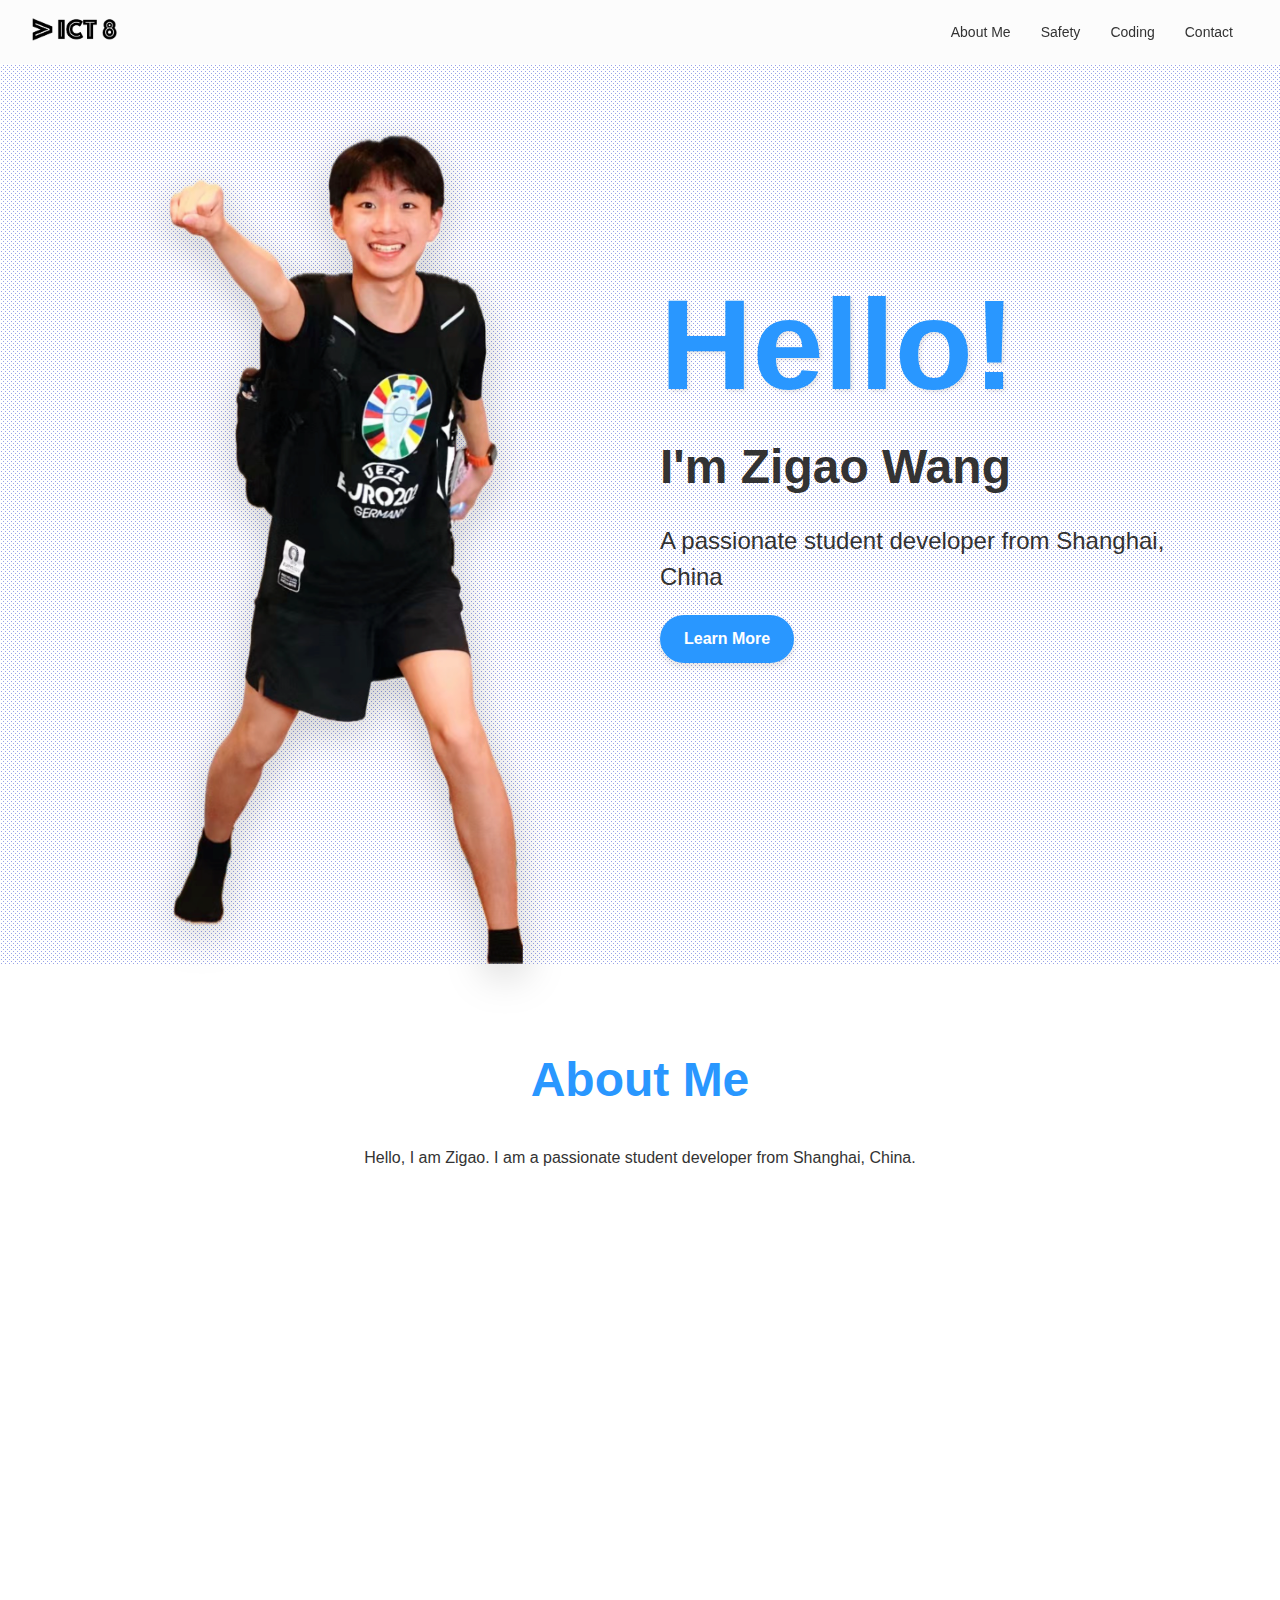
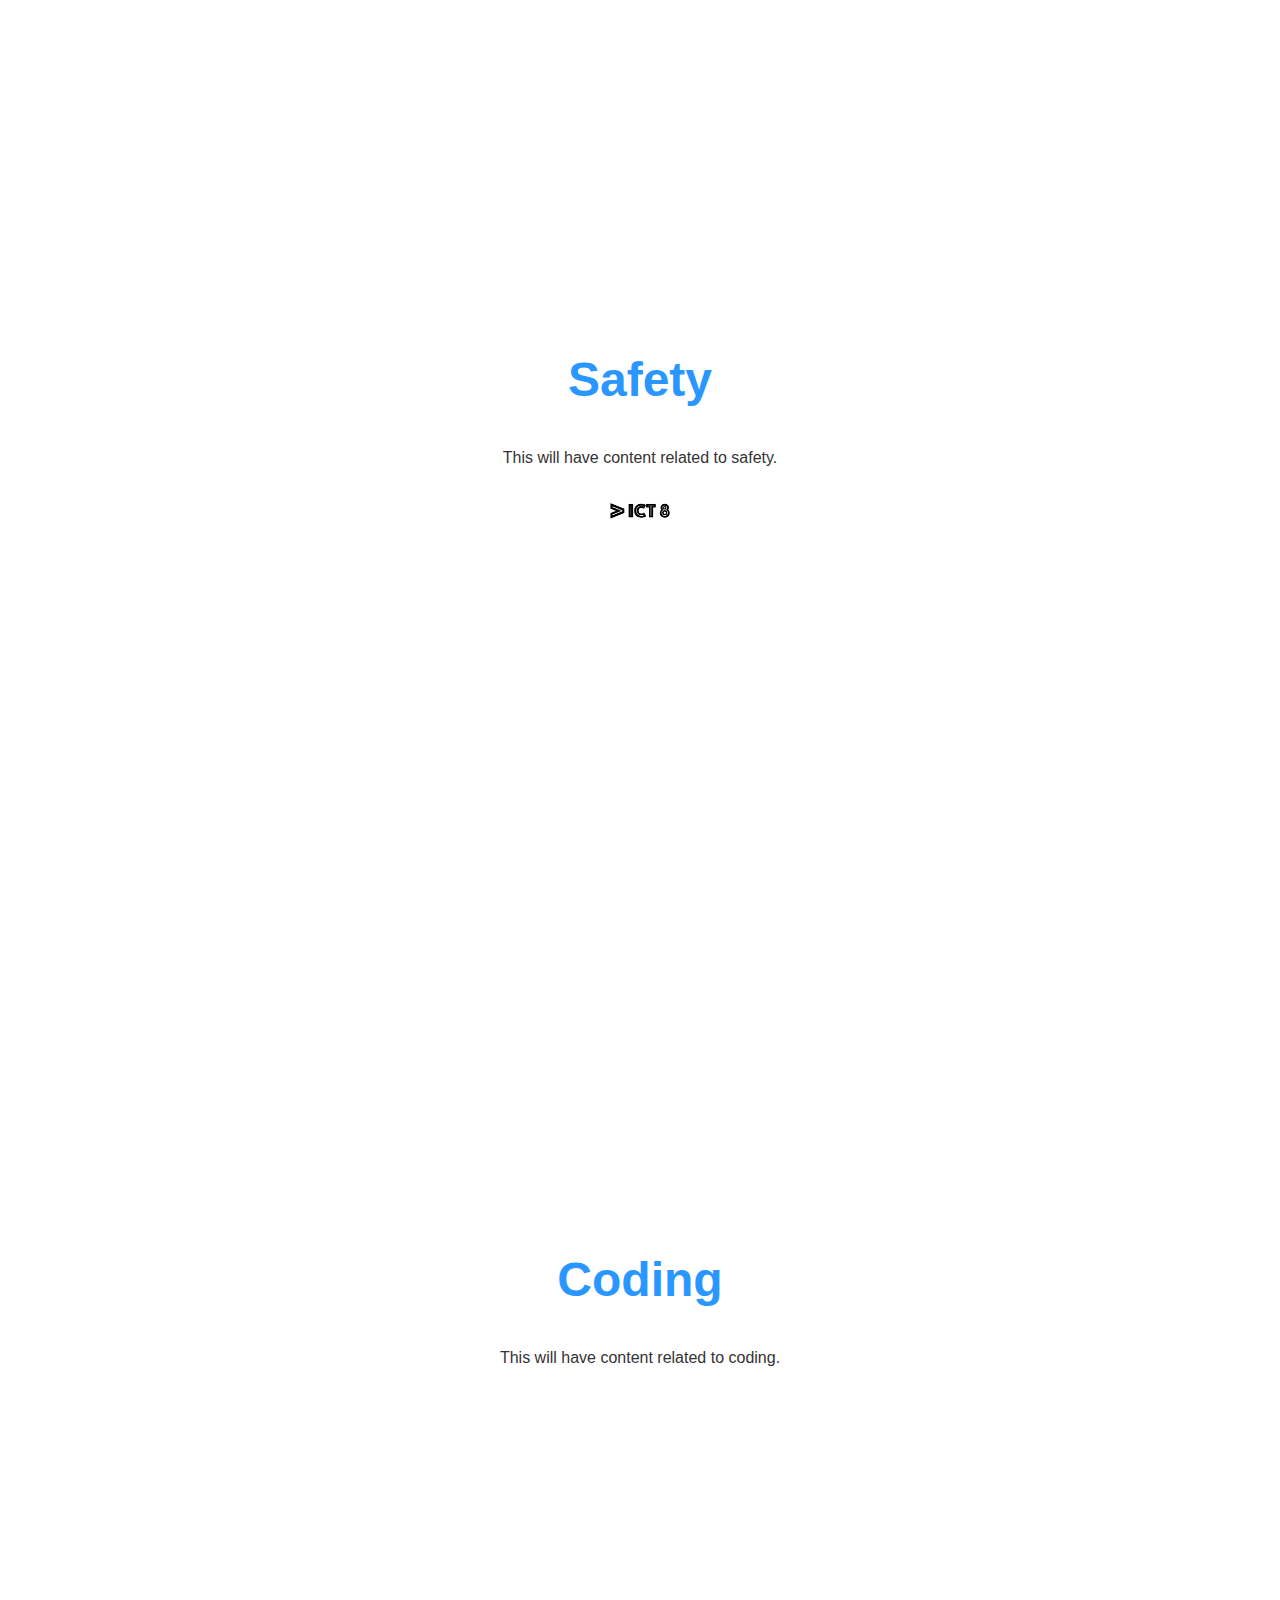
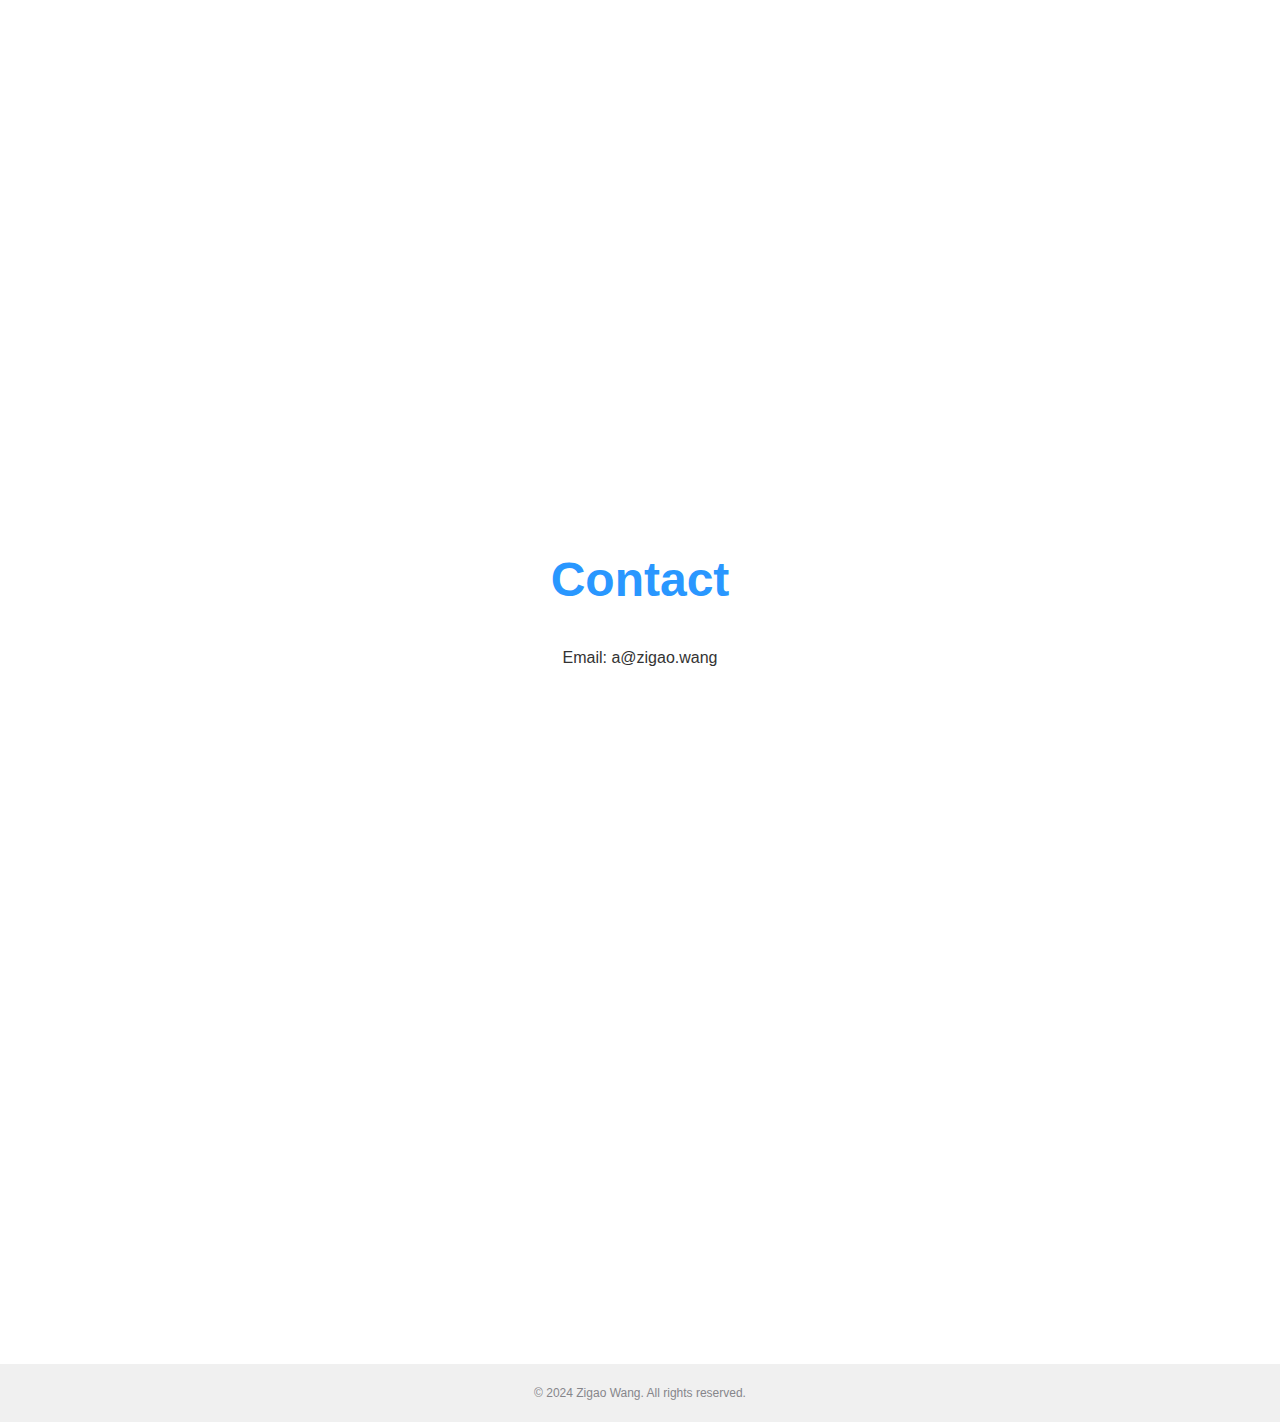
==== index.html @ 2265497f "feat: Added initial setup" ====
<!DOCTYPE html>
<html lang="en">
<head>
    <meta charset="UTF-8">
    <meta name="viewport" content="width=device-width, initial-scale=1.0">
    <title>ICT 8: My Portfolio</title>
    <link rel="stylesheet" href="css/style.css">
</head>
<body>
<header>
    <a href="#" class="logo"><img src="images/ict_logo_dark.png" height="30" alt="ICT Logo"></a>
    <nav>
        <ul>
            <li><a href="#about">About Me</a></li>
            <li><a href="#safety">Safety</a></li>
            <li><a href="#coding">Coding</a></li>
            <li><a href="#contact">Contact</a></li>
        </ul>
    </nav>
</header>

<main>
    <section id="hero">
        <div class="hero-container">
            <div class="hero-image">
                <img src="images/hero-zigao.png" alt="Zigao Wang">
            </div>
            <div class="hero-text">
                <h1>Hello!</h1>
                <h2>I'm Zigao Wang</h2>
                <p>A passionate student developer from Shanghai, China</p>
                <a href="#about" class="cta-button">Learn More</a>
            </div>
        </div>
    </section>

    <section id="about">
        <h1>About Me</h1>
        <p>Hello, I am Zigao. I am a passionate student developer from Shanghai, China.</p>
    </section>

    <section id="safety">
        <h1>Safety</h1>
        <p>This will have content related to safety.</p>
        <img src="images/ict_logo_dark.png" alt="Internet Safety" class="icon">
    </section>

    <section id="coding">
        <h1>Coding</h1>
        <p>This will have content related to coding.</p>
    </section>

    <section id="contact">
        <h1>Contact</h1>
        <p>Email: a@zigao.wang</p>
    </section>
</main>

<footer>
    <p>&copy; 2024 Zigao Wang. All rights reserved.</p>
</footer>
</body>
</html>
---- css/style.css ----
:root {
    --primary-color: #2997ff;
    --background-color: #f0f0f0;
    --text-color: #333;
    --section-bg-color: #ffffff;
    --header-bg-color: rgba(255, 255, 255, 0.8);
}

* {
    margin: 0;
    padding: 0;
    box-sizing: border-box;
}

html {
    scroll-behavior: smooth;
    font-size: 16px;
}

body {
    font-family: -apple-system, BlinkMacSystemFont, "Segoe UI", Roboto, Helvetica, Arial, sans-serif;
    line-height: 1.5;
    color: var(--text-color);
    background-color: var(--background-color);
}

header {
    width: 100%;
    display: flex;
    justify-content: space-between;
    padding: 1rem 2rem;
    align-items: center;
    position: fixed;
    background-color: var(--header-bg-color);
    backdrop-filter: blur(10px);
    z-index: 999;
    top: 0;
    height: 4rem;
}

.logo img {
    height: 1.875rem;
}

header ul {
    display: flex;
}

header li {
    list-style: none;
    margin: 0 0.9375rem;
}

header li a {
    color: var(--text-color);
    text-decoration: none;
    font-size: 0.875rem;
    font-weight: 400;
    transition: color 0.3s ease;
}

header li a:hover {
    color: var(--primary-color);
}

main {
    padding-top: 4rem;
}

#hero {
    height: calc(100vh - 4rem);
    background-color: #ffffff;
    background-image: url("data:image/svg+xml,%3Csvg xmlns='http://www.w3.org/2000/svg' width='4' height='4' viewBox='0 0 4 4'%3E%3Cpath fill='%23001cc6' fill-opacity='0.4' d='M1 3h1v1H1V3zm2-2h1v1H3V1z'%3E%3C/path%3E%3C/svg%3E");
    display: flex;
    justify-content: center;
    align-items: center;
    overflow: hidden;
}

.hero-container {
    display: flex;
    justify-content: space-between;
    align-items: center;
    max-width: 75rem;
    width: 100%;
    padding: 0 1.25rem;
}

.hero-image {
    flex: 1;
    display: flex;
    justify-content: center;
    align-items: center;
}

.hero-image img {
    bottom: -4rem;
    position: absolute;
    max-height: calc(100vh - 4rem);
    filter: drop-shadow(0 0.625rem 1.25rem rgba(0, 0, 0, 0.2));
    transition: transform 0.3s ease;
}

.hero-image img:hover {
    transform: translateY(-0.625rem);
}

.hero-text {
    flex: 1;
    margin-top: -10%;
    padding-left: 2.5rem;
}

.hero-text h1 {
    font-size: 8rem;
    margin-bottom: -0.625rem;
    color: var(--primary-color);
    text-shadow: 0.125rem 0.125rem 0.25rem rgba(0, 0, 0, 0.1);
    text-align: left;
}

.hero-text h2 {
    font-size: 3rem;
    margin-bottom: 1.25rem;
    color: var(--text-color);
}

.hero-text p {
    font-size: 1.5rem;
    margin-bottom: 1.25rem;
    color: var(--text-color);
    text-align: left;
}

.cta-button {
    display: inline-block;
    padding: 0.75rem 1.5rem;
    background-color: var(--primary-color);
    color: #fff;
    text-decoration: none;
    border-radius: 1.875rem;
    font-weight: bold;
    transition: all 0.3s ease;
    box-shadow: 0 0.25rem 0.375rem rgba(0, 0, 0, 0.1);
}

.cta-button:hover {
    background-color: #0077e6;
    transform: translateY(-0.125rem);
    box-shadow: 0 0.375rem 0.5rem rgba(0, 0, 0, 0.15);
}

section {
    width: 100%;
    min-height: 100vh;
    padding: 5rem 1.25rem;
    font-size: 1rem;
}

section h1 {
    font-size: 3rem;
    font-weight: 700;
    margin-bottom: 1.875rem;
    text-align: center;
    color: var(--primary-color);
}

section p {
    max-width: 50rem;
    margin: 0 auto 1.25rem;
    text-align: center;
}

.icon {
    display: block;
    width: 3.75rem;
    margin: 1.875rem auto;
}

#about, #safety, #coding, #contact {
    background-color: var(--section-bg-color);
}

footer {
    background-color: var(--background-color);
    padding: 1.25rem;
    text-align: center;
    font-size: 0.75rem;
    color: #86868b;
}

/* Responsive */
@media only screen and (max-width: 75rem) {
    html {
        font-size: 14px;
    }
}

@media only screen and (max-width: 64rem) {
    html {
        font-size: 12px;
    }

    .hero-container {
        flex-direction: column;
        text-align: center;
    }

    .hero-image {
        margin-bottom: 1.875rem;
    }

    .hero-text {
        padding-left: 0;
        margin-top: 0;
    }

    .hero-text h1, .hero-text p {
        text-align: center;
    }
}

@media only screen and (max-width: 48rem) {
    html {
        font-size: 10px;
    }

    header {
        padding: 1rem;
    }

    header ul {
        display: none;
    }

    .hero-image img {
        max-height: 50vh;
        position: relative;
        bottom: auto;
    }
}

@media only screen and (max-width: 30rem) {
    html {
        font-size: 8px;
    }

    .hero-text h1 {
        font-size: 4rem;
    }

    .hero-text h2 {
        font-size: 2rem;
    }

    .hero-text p {
        font-size: 1.25rem;
    }
}
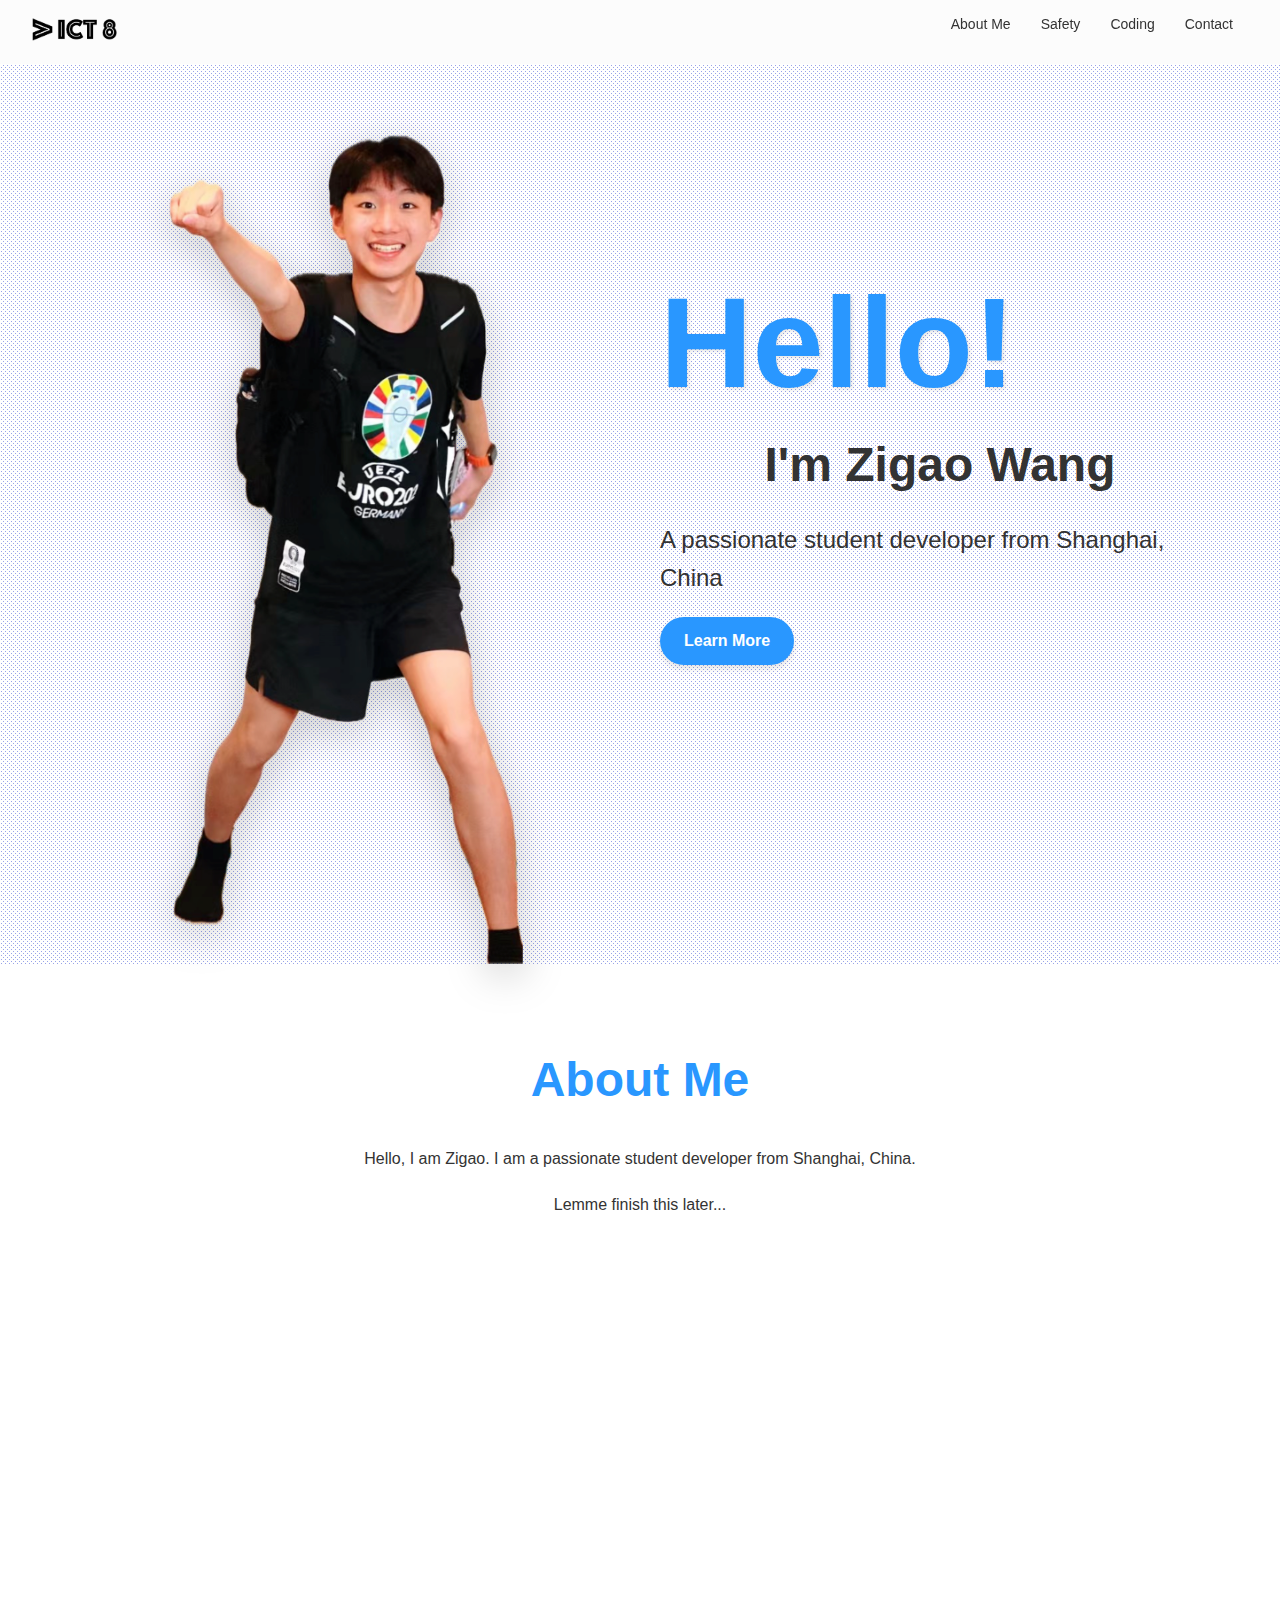
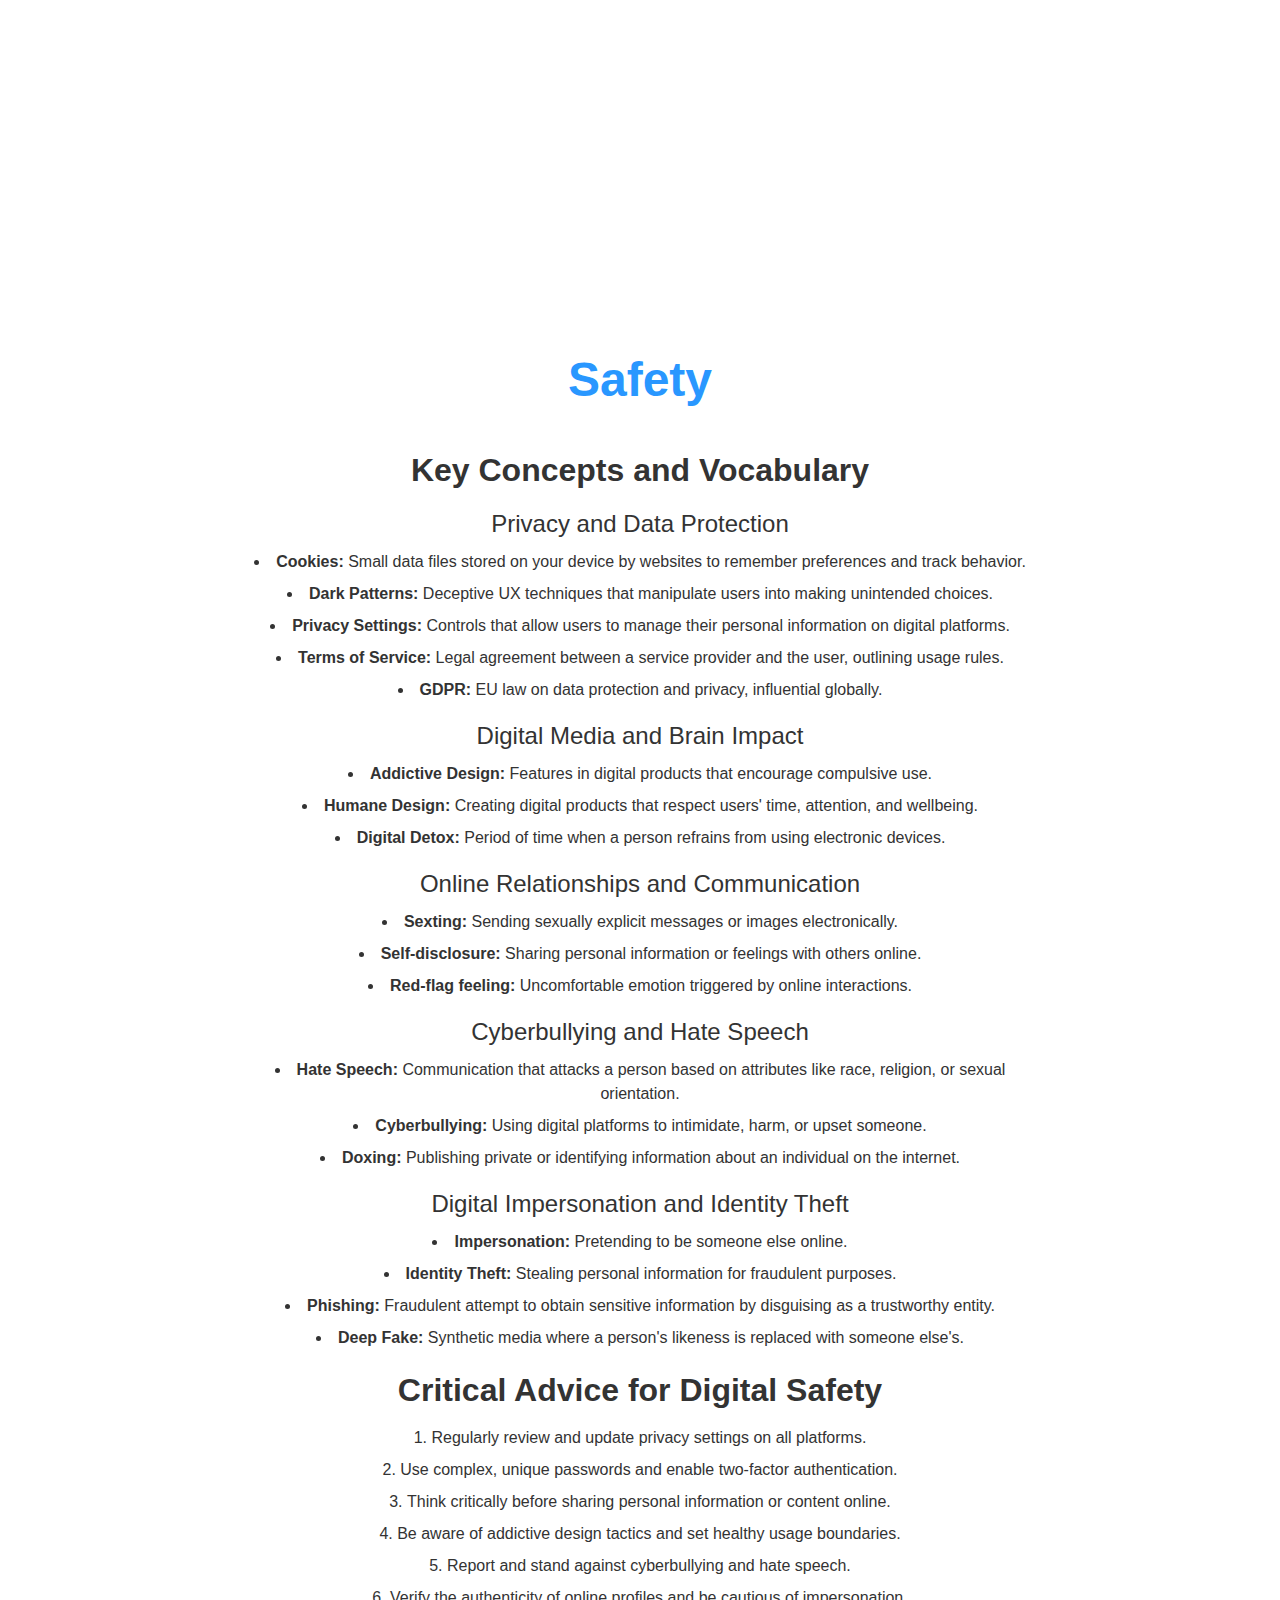
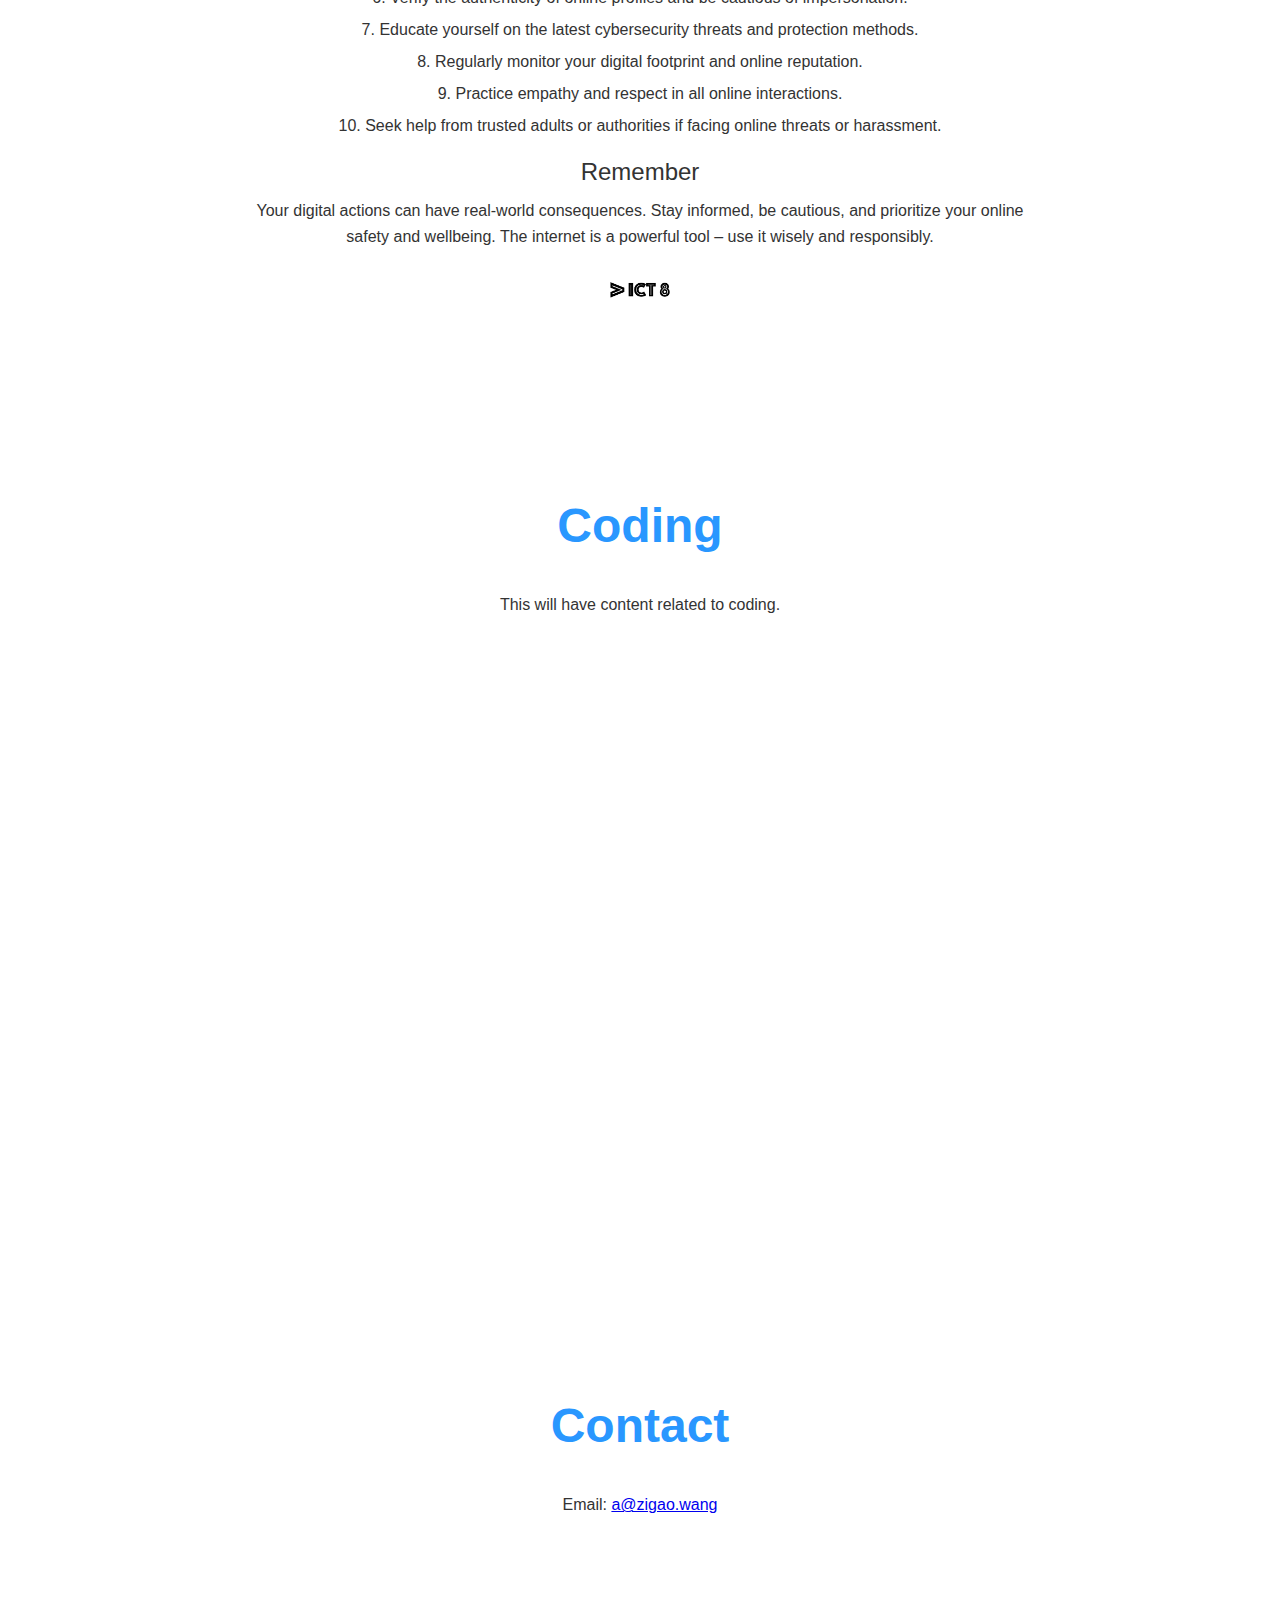
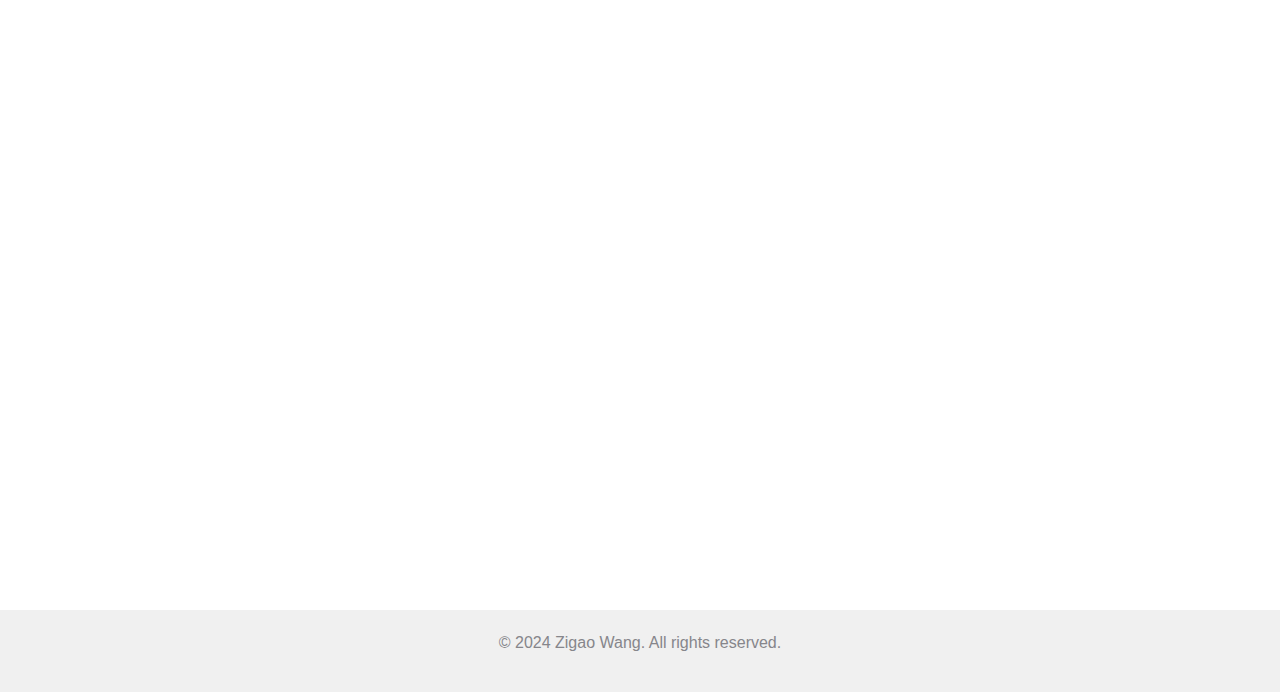
==== commit fa03622c: "feat: Added notes for safety" ====
--- a/index.html
+++ b/index.html
@@ -37,11 +37,68 @@
     <section id="about">
         <h1>About Me</h1>
         <p>Hello, I am Zigao. I am a passionate student developer from Shanghai, China.</p>
+        <p>Lemme finish this later...</p>
     </section>
 
     <section id="safety">
         <h1>Safety</h1>
-        <p>This will have content related to safety.</p>
+
+        <h2>Key Concepts and Vocabulary</h2>
+
+        <h3>Privacy and Data Protection</h3>
+        <ul>
+            <li><strong>Cookies:</strong> Small data files stored on your device by websites to remember preferences and track behavior.</li>
+            <li><strong>Dark Patterns:</strong> Deceptive UX techniques that manipulate users into making unintended choices.</li>
+            <li><strong>Privacy Settings:</strong> Controls that allow users to manage their personal information on digital platforms.</li>
+            <li><strong>Terms of Service:</strong> Legal agreement between a service provider and the user, outlining usage rules.</li>
+            <li><strong>GDPR:</strong> EU law on data protection and privacy, influential globally.</li>
+        </ul>
+
+        <h3>Digital Media and Brain Impact</h3>
+        <ul>
+            <li><strong>Addictive Design:</strong> Features in digital products that encourage compulsive use.</li>
+            <li><strong>Humane Design:</strong> Creating digital products that respect users' time, attention, and wellbeing.</li>
+            <li><strong>Digital Detox:</strong> Period of time when a person refrains from using electronic devices.</li>
+        </ul>
+
+        <h3>Online Relationships and Communication</h3>
+        <ul>
+            <li><strong>Sexting:</strong> Sending sexually explicit messages or images electronically.</li>
+            <li><strong>Self-disclosure:</strong> Sharing personal information or feelings with others online.</li>
+            <li><strong>Red-flag feeling:</strong> Uncomfortable emotion triggered by online interactions.</li>
+        </ul>
+
+        <h3>Cyberbullying and Hate Speech</h3>
+        <ul>
+            <li><strong>Hate Speech:</strong> Communication that attacks a person based on attributes like race, religion, or sexual orientation.</li>
+            <li><strong>Cyberbullying:</strong> Using digital platforms to intimidate, harm, or upset someone.</li>
+            <li><strong>Doxing:</strong> Publishing private or identifying information about an individual on the internet.</li>
+        </ul>
+
+        <h3>Digital Impersonation and Identity Theft</h3>
+        <ul>
+            <li><strong>Impersonation:</strong> Pretending to be someone else online.</li>
+            <li><strong>Identity Theft:</strong> Stealing personal information for fraudulent purposes.</li>
+            <li><strong>Phishing:</strong> Fraudulent attempt to obtain sensitive information by disguising as a trustworthy entity.</li>
+            <li><strong>Deep Fake:</strong> Synthetic media where a person's likeness is replaced with someone else's.</li>
+        </ul>
+
+        <h2>Critical Advice for Digital Safety</h2>
+        <ol>
+            <li>Regularly review and update privacy settings on all platforms.</li>
+            <li>Use complex, unique passwords and enable two-factor authentication.</li>
+            <li>Think critically before sharing personal information or content online.</li>
+            <li>Be aware of addictive design tactics and set healthy usage boundaries.</li>
+            <li>Report and stand against cyberbullying and hate speech.</li>
+            <li>Verify the authenticity of online profiles and be cautious of impersonation.</li>
+            <li>Educate yourself on the latest cybersecurity threats and protection methods.</li>
+            <li>Regularly monitor your digital footprint and online reputation.</li>
+            <li>Practice empathy and respect in all online interactions.</li>
+            <li>Seek help from trusted adults or authorities if facing online threats or harassment.</li>
+        </ol>
+
+        <h3>Remember</h3>
+        <p>Your digital actions can have real-world consequences. Stay informed, be cautious, and prioritize your online safety and wellbeing. The internet is a powerful tool – use it wisely and responsibly.</p>
         <img src="images/ict_logo_dark.png" alt="Internet Safety" class="icon">
     </section>
 
@@ -52,7 +109,7 @@
 
     <section id="contact">
         <h1>Contact</h1>
-        <p>Email: a@zigao.wang</p>
+        <p>Email: <a href="mailto:a@zigao.wang">a@zigao.wang</a></p>
     </section>
 </main>
 
--- a/css/style.css
+++ b/css/style.css
@@ -15,6 +15,55 @@
 html {
     scroll-behavior: smooth;
     font-size: 16px;
+}
+
+h1, h2, h3, p, ul, ol {
+    text-align: center;
+    max-width: 50rem;
+    margin-left: auto;
+    margin-right: auto;
+}
+
+h1 {
+    font-size: 2.5rem;
+    font-weight: 700;
+    margin-bottom: 1rem;
+    color: var(--primary-color);
+}
+
+h2 {
+    font-size: 2rem;
+    font-weight: 600;
+    margin-bottom: 0.75rem;
+    color: var(--text-color);
+}
+
+h3 {
+    font-size: 1.5rem;
+    font-weight: 500;
+    margin-bottom: 0.5rem;
+    color: var(--text-color);
+}
+
+p {
+    font-size: 1rem;
+    margin-bottom: 1rem;
+    line-height: 1.6;
+}
+
+ul, ol {
+    list-style-position: inside;
+    padding-left: 0;
+    margin-bottom: 1rem;
+}
+
+li {
+    margin-bottom: 0.5rem;
+    text-align: center;
+}
+
+strong {
+    font-weight: 600;
 }
 
 body {
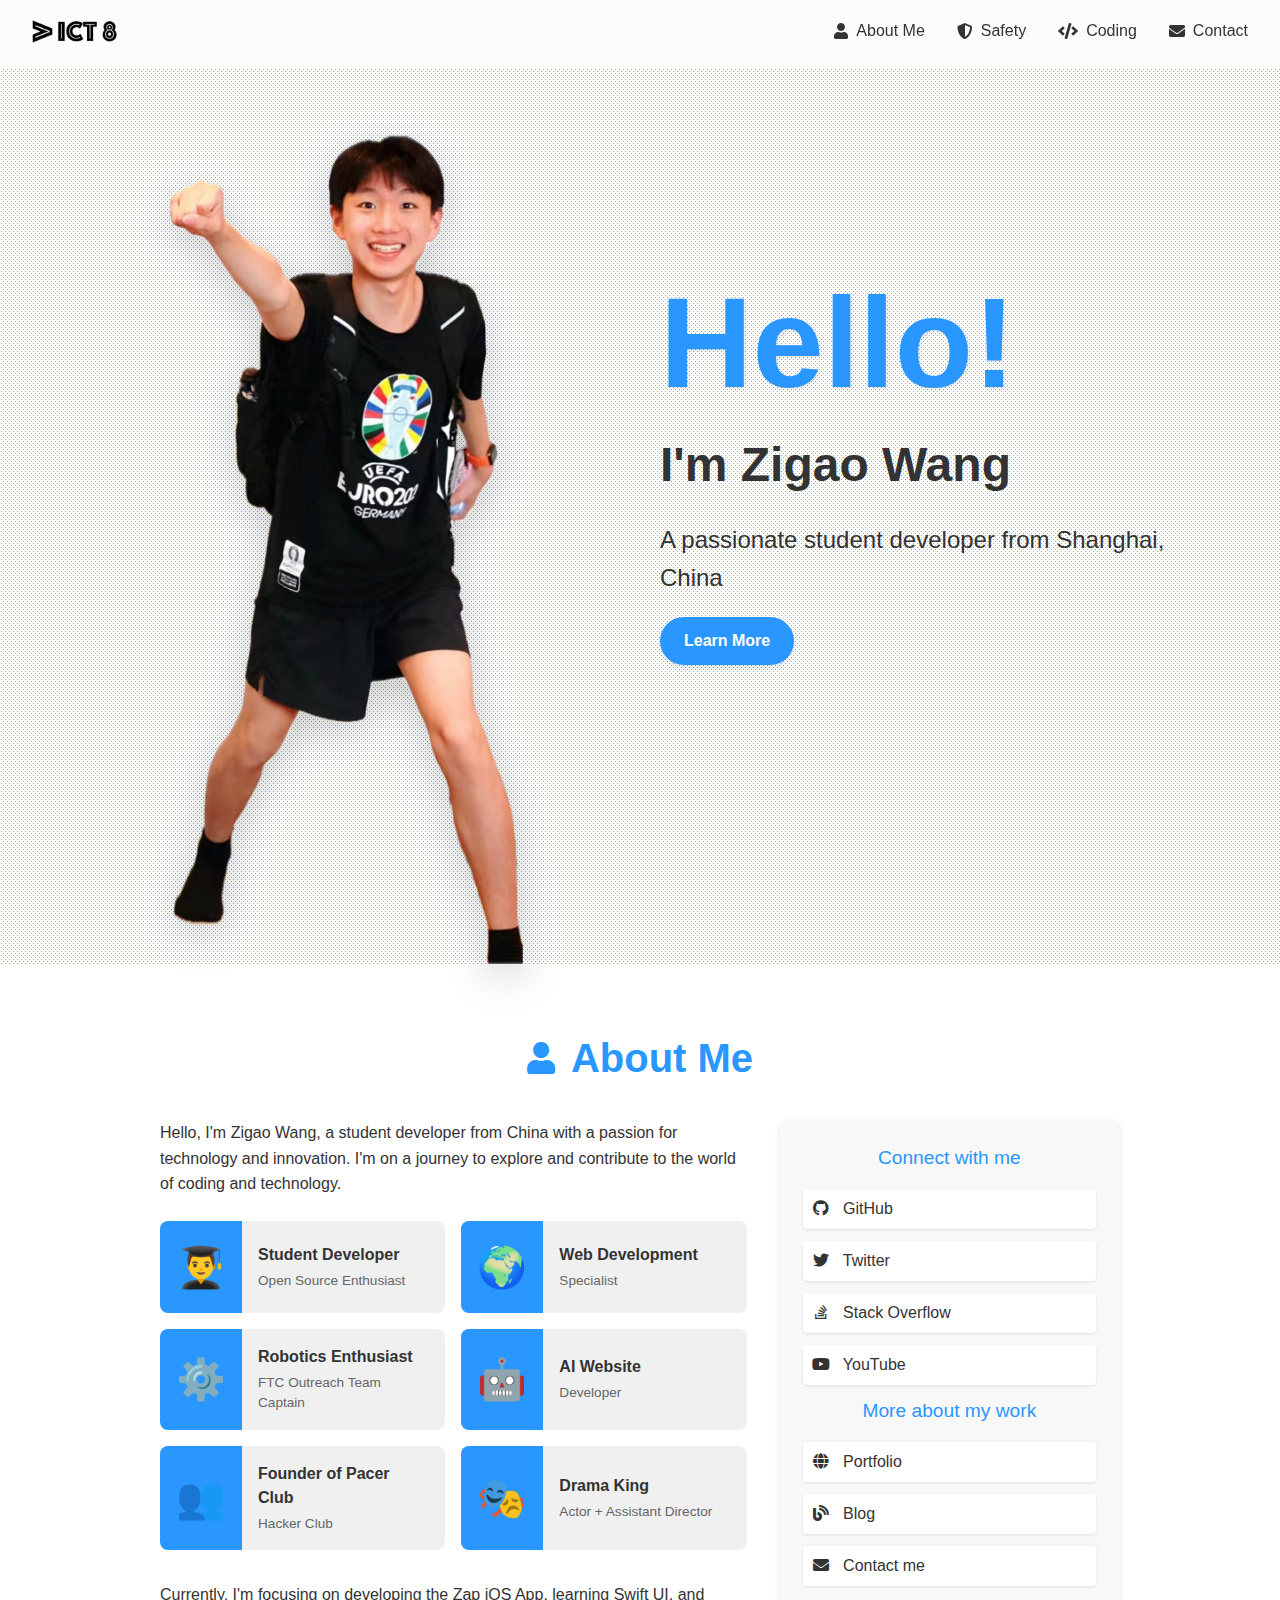
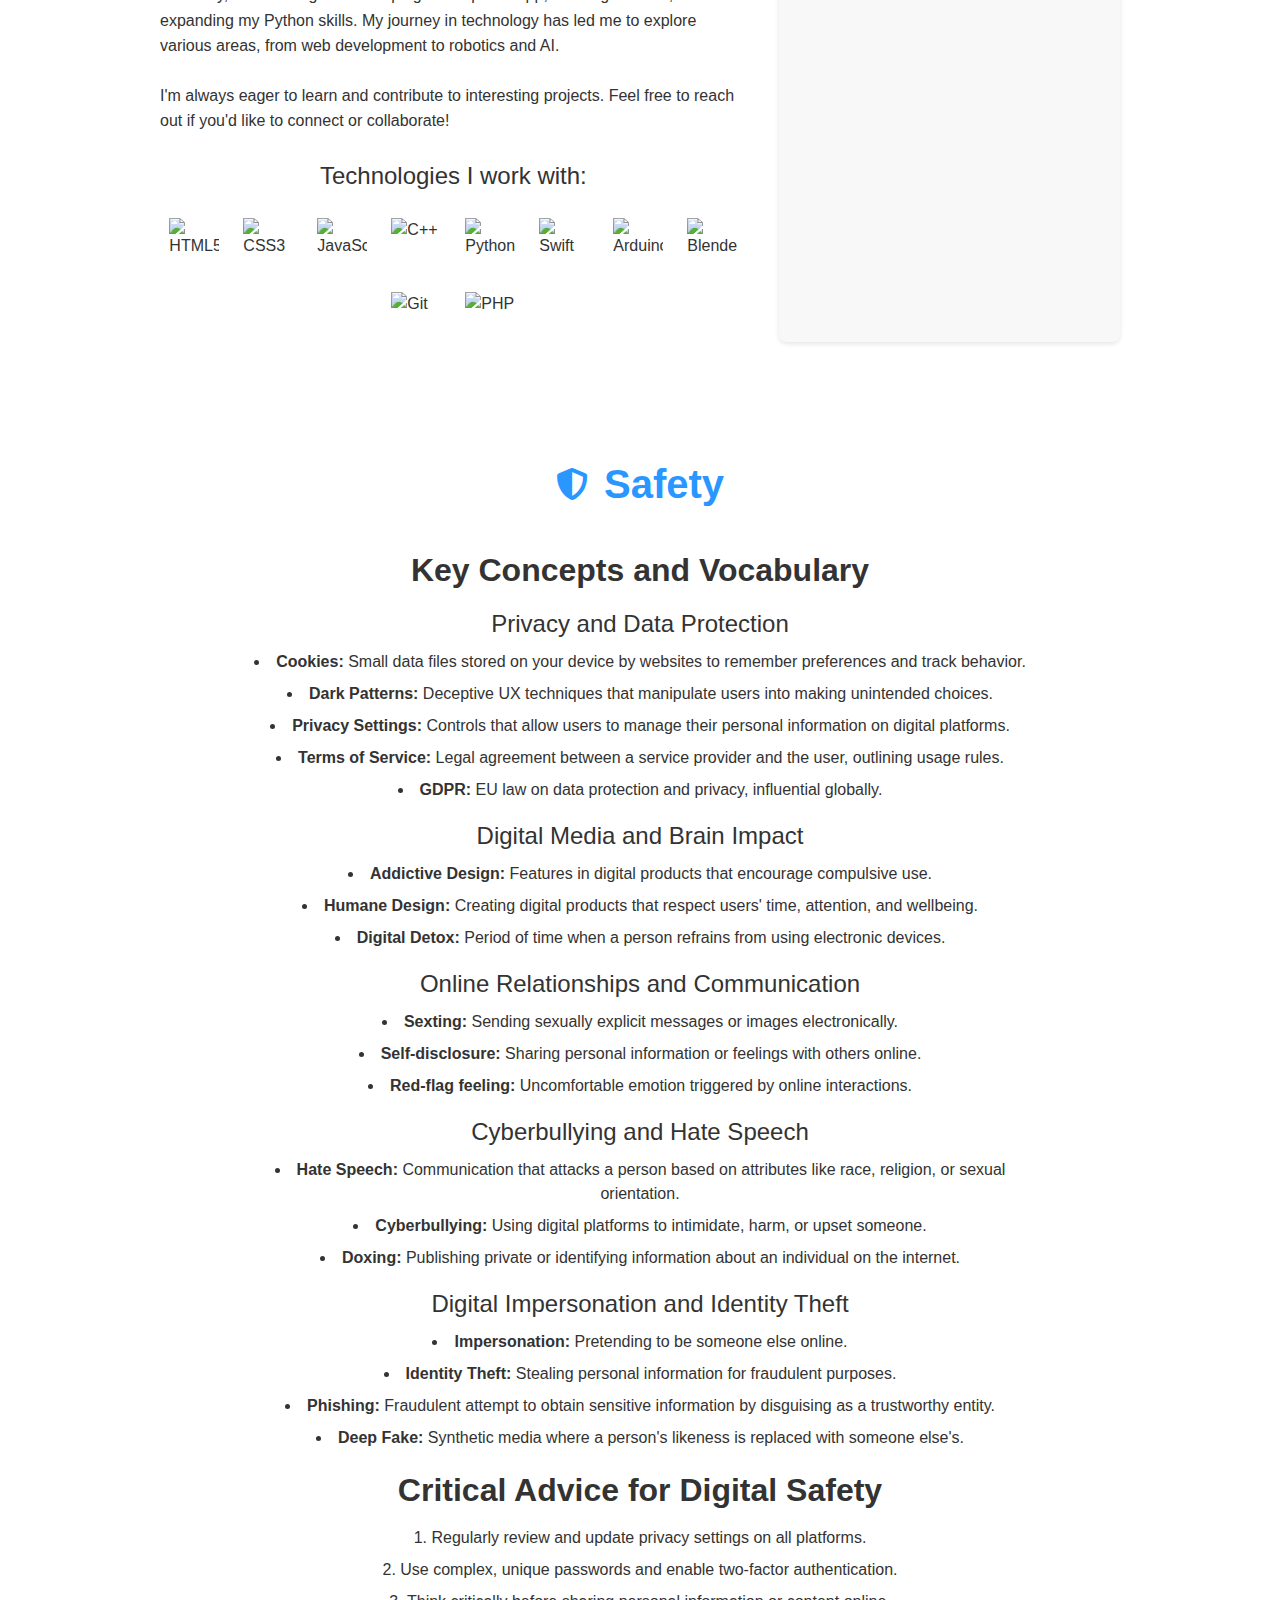
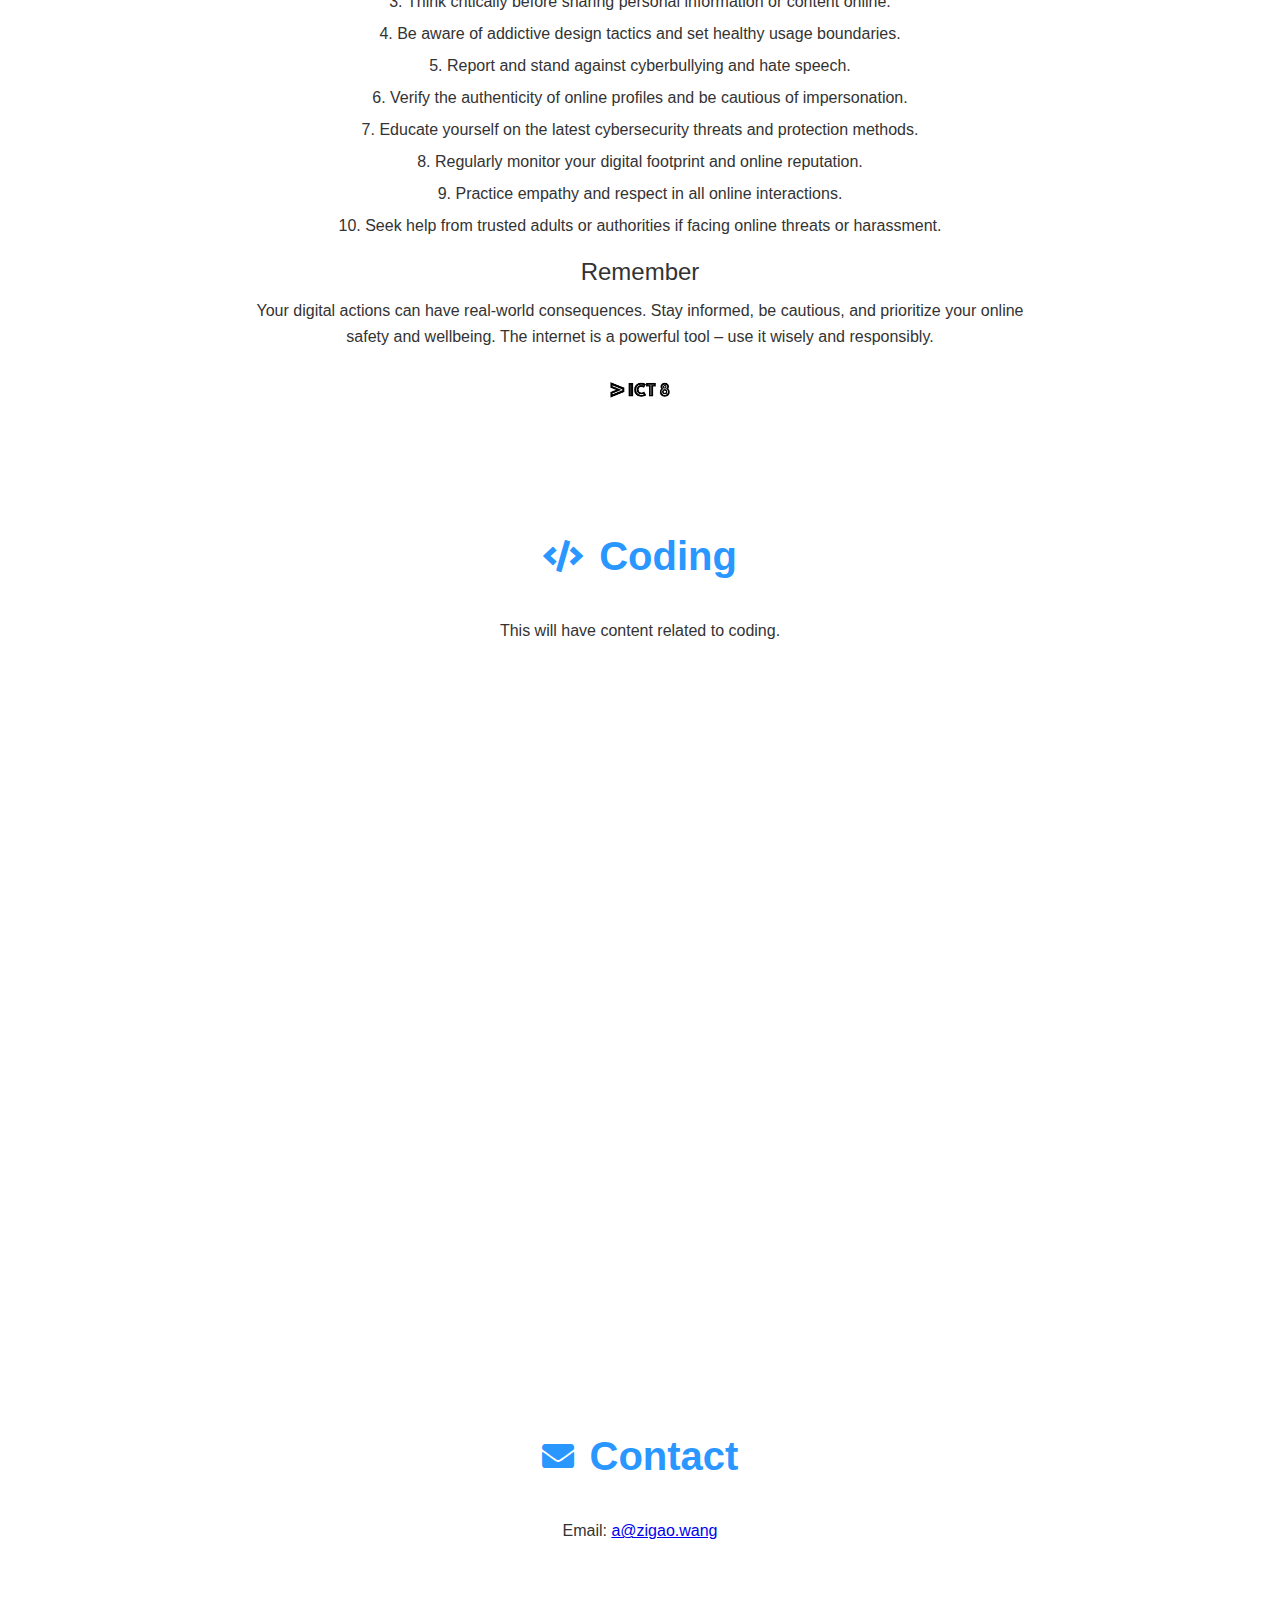
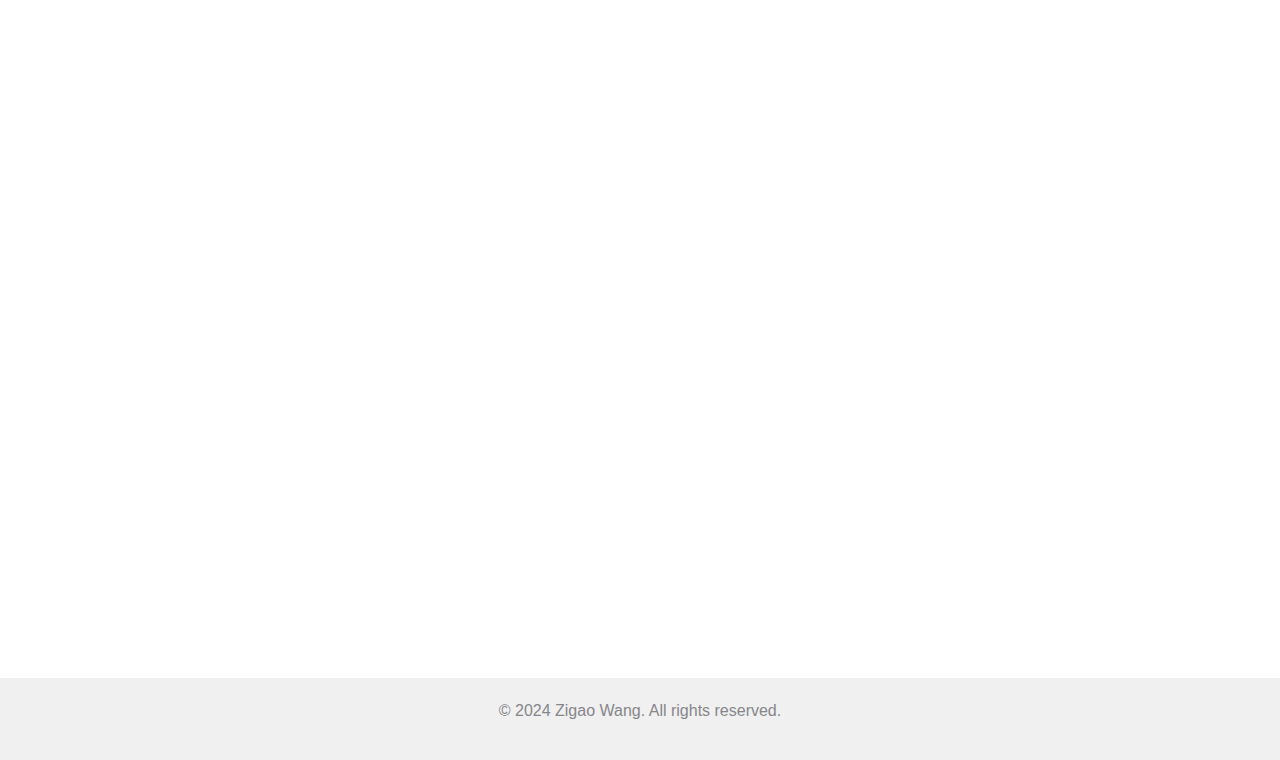
==== commit 92d8d692: "feat: Finished about me section" ====
--- a/index.html
+++ b/index.html
@@ -5,16 +5,17 @@
     <meta name="viewport" content="width=device-width, initial-scale=1.0">
     <title>ICT 8: My Portfolio</title>
     <link rel="stylesheet" href="css/style.css">
+    <link rel="stylesheet" href="https://cdnjs.cloudflare.com/ajax/libs/font-awesome/5.15.3/css/all.min.css">
 </head>
 <body>
 <header>
     <a href="#" class="logo"><img src="images/ict_logo_dark.png" height="30" alt="ICT Logo"></a>
     <nav>
         <ul>
-            <li><a href="#about">About Me</a></li>
-            <li><a href="#safety">Safety</a></li>
-            <li><a href="#coding">Coding</a></li>
-            <li><a href="#contact">Contact</a></li>
+            <li><a href="#about"><i class="fas fa-user"></i> About Me</a></li>
+            <li><a href="#safety"><i class="fas fa-shield-alt"></i> Safety</a></li>
+            <li><a href="#coding"><i class="fas fa-code"></i> Coding</a></li>
+            <li><a href="#contact"><i class="fas fa-envelope"></i> Contact</a></li>
         </ul>
     </nav>
 </header>
@@ -35,13 +36,90 @@
     </section>
 
     <section id="about">
-        <h1>About Me</h1>
-        <p>Hello, I am Zigao. I am a passionate student developer from Shanghai, China.</p>
-        <p>Lemme finish this later...</p>
+        <h1><i class="fas fa-user"></i> About Me</h1>
+        <div class="about-content">
+            <div class="about-text">
+                <p>Hello, I'm Zigao Wang, a student developer from China with a passion for technology and innovation. I'm on a journey to explore and contribute to the world of coding and technology.</p>
+                
+                <div class="key-roles">
+                    <div class="role">
+                        <div class="role-icon">👨‍🎓</div>
+                        <div class="role-text">
+                            <div class="role-title">Student Developer</div>
+                            <div class="role-subtitle">Open Source Enthusiast</div>
+                        </div>
+                    </div>
+                    <div class="role">
+                        <div class="role-icon">🌍</div>
+                        <div class="role-text">
+                            <div class="role-title">Web Development</div>
+                            <div class="role-subtitle">Specialist</div>
+                        </div>
+                    </div>
+                    <div class="role">
+                        <div class="role-icon">⚙️</div>
+                        <div class="role-text">
+                            <div class="role-title">Robotics Enthusiast</div>
+                            <div class="role-subtitle">FTC Outreach Team Captain</div>
+                        </div>
+                    </div>
+                    <div class="role">
+                        <div class="role-icon">🤖</div>
+                        <div class="role-text">
+                            <div class="role-title">AI Website</div>
+                            <div class="role-subtitle">Developer</div>
+                        </div>
+                    </div>
+                    <div class="role">
+                        <div class="role-icon">👥</div>
+                        <div class="role-text">
+                            <div class="role-title">Founder of Pacer Club</div>
+                            <div class="role-subtitle">Hacker Club</div>
+                        </div>
+                    </div>
+                    <div class="role">
+                        <div class="role-icon">🎭</div>
+                        <div class="role-text">
+                            <div class="role-title">Drama King</div>
+                            <div class="role-subtitle">Actor + Assistant Director</div>
+                        </div>
+                    </div>
+                </div>
+                
+                <p>Currently, I'm focusing on developing the Zap iOS App, learning Swift UI, and expanding my Python skills. My journey in technology has led me to explore various areas, from web development to robotics and AI.</p>
+                
+                <p>I'm always eager to learn and contribute to interesting projects. Feel free to reach out if you'd like to connect or collaborate!</p>
+
+                <h3>Technologies I work with:</h3>
+                <div class="tech-stack">
+                    <img src="https://cdn.jsdelivr.net/gh/devicons/devicon/icons/html5/html5-original.svg" alt="HTML5" title="HTML5">
+                    <img src="https://cdn.jsdelivr.net/gh/devicons/devicon/icons/css3/css3-original.svg" alt="CSS3" title="CSS3">
+                    <img src="https://cdn.jsdelivr.net/gh/devicons/devicon/icons/javascript/javascript-original.svg" alt="JavaScript" title="JavaScript">
+                    <img src="https://cdn.jsdelivr.net/gh/devicons/devicon/icons/cplusplus/cplusplus-original.svg" alt="C++" title="C++">
+                    <img src="https://cdn.jsdelivr.net/gh/devicons/devicon/icons/python/python-original.svg" alt="Python" title="Python">
+                    <img src="https://cdn.jsdelivr.net/gh/devicons/devicon/icons/swift/swift-original.svg" alt="Swift" title="Swift">
+                    <img src="https://cdn.jsdelivr.net/gh/devicons/devicon/icons/arduino/arduino-original.svg" alt="Arduino" title="Arduino">
+                    <img src="https://cdn.jsdelivr.net/gh/devicons/devicon/icons/blender/blender-original.svg" alt="Blender" title="Blender">
+                    <img src="https://cdn.jsdelivr.net/gh/devicons/devicon/icons/git/git-original.svg" alt="Git" title="Git">
+                    <img src="https://cdn.jsdelivr.net/gh/devicons/devicon/icons/php/php-original.svg" alt="PHP" title="PHP">
+                </div>
+            </div>
+            <div class="about-links">
+                <h3>Connect with me</h3>
+                <a href="https://github.com/ZigaoWang" target="_blank"><i class="fab fa-github"></i> GitHub</a>
+                <a href="https://twitter.com/zigaow" target="_blank"><i class="fab fa-twitter"></i> Twitter</a>
+                <a href="https://stackoverflow.com/users/22656679" target="_blank"><i class="fab fa-stack-overflow"></i> Stack Overflow</a>
+                <a href="https://www.youtube.com/@zigaow" target="_blank"><i class="fab fa-youtube"></i> YouTube</a>
+                <h3>More about my work</h3>
+                <a href="https://zigao.wang" target="_blank"><i class="fas fa-globe"></i> Portfolio</a>
+                <a href="https://zigao.cc" target="_blank"><i class="fas fa-blog"></i> Blog</a>
+                <a href="mailto:a@zigao.wang"><i class="fas fa-envelope"></i> Contact me</a>
+            </div>
+        </div>
     </section>
 
     <section id="safety">
-        <h1>Safety</h1>
+        <h1><i class="fas fa-shield-alt"></i> Safety</h1>
 
         <h2>Key Concepts and Vocabulary</h2>
 
@@ -103,12 +181,12 @@
     </section>
 
     <section id="coding">
-        <h1>Coding</h1>
+        <h1><i class="fas fa-code"></i> Coding</h1>
         <p>This will have content related to coding.</p>
     </section>
 
     <section id="contact">
-        <h1>Contact</h1>
+        <h1><i class="fas fa-envelope"></i> Contact</h1>
         <p>Email: <a href="mailto:a@zigao.wang">a@zigao.wang</a></p>
     </section>
 </main>
@@ -117,4 +195,4 @@
     <p>&copy; 2024 Zigao Wang. All rights reserved.</p>
 </footer>
 </body>
-</html>+</html>
--- a/css/style.css
+++ b/css/style.css
@@ -74,38 +74,41 @@
 }
 
 header {
+    display: flex;
+    justify-content: space-between;
+    align-items: center;
+    padding: 1rem 2rem;
+    background-color: var(--header-bg-color);
+    position: fixed;
     width: 100%;
-    display: flex;
-    justify-content: space-between;
-    padding: 1rem 2rem;
-    align-items: center;
-    position: fixed;
-    background-color: var(--header-bg-color);
-    backdrop-filter: blur(10px);
-    z-index: 999;
     top: 0;
-    height: 4rem;
+    z-index: 1000;
 }
 
 .logo img {
     height: 1.875rem;
 }
 
-header ul {
-    display: flex;
-}
-
-header li {
-    list-style: none;
-    margin: 0 0.9375rem;
-}
-
-header li a {
+nav ul {
+    display: flex;
+    list-style-type: none;
+    margin-bottom: 0;
+}
+
+nav ul li {
+    margin-left: 2rem;
+}
+
+nav ul li a {
     color: var(--text-color);
     text-decoration: none;
-    font-size: 0.875rem;
-    font-weight: 400;
-    transition: color 0.3s ease;
+    font-size: 1rem;
+    display: flex;
+    align-items: center;
+}
+
+nav ul li a i {
+    margin-right: 0.5rem;
 }
 
 header li a:hover {
@@ -166,12 +169,14 @@
     color: var(--primary-color);
     text-shadow: 0.125rem 0.125rem 0.25rem rgba(0, 0, 0, 0.1);
     text-align: left;
+    justify-content: left;
 }
 
 .hero-text h2 {
     font-size: 3rem;
     margin-bottom: 1.25rem;
     color: var(--text-color);
+    text-align: left;
 }
 
 .hero-text p {
@@ -202,16 +207,20 @@
 section {
     width: 100%;
     min-height: 100vh;
-    padding: 5rem 1.25rem;
+    padding: 3rem 1.25rem;
     font-size: 1rem;
 }
 
 section h1 {
-    font-size: 3rem;
-    font-weight: 700;
-    margin-bottom: 1.875rem;
-    text-align: center;
-    color: var(--primary-color);
+    display: flex;
+    align-items: center;
+    justify-content: center;
+    margin-bottom: 2rem;
+}
+
+section h1 i {
+    margin-right: 1rem;
+    font-size: 2rem;
 }
 
 section p {
@@ -275,11 +284,17 @@
     }
 
     header {
+        flex-direction: column;
         padding: 1rem;
     }
 
-    header ul {
-        display: none;
+    nav ul {
+        margin-top: 1rem;
+    }
+
+    nav ul li {
+        margin-left: 1rem;
+        margin-right: 1rem;
     }
 
     .hero-image img {
@@ -305,4 +320,214 @@
     .hero-text p {
         font-size: 1.25rem;
     }
+}
+
+/* About Section Styles */
+#about {
+    background-color: var(--section-bg-color);
+    padding: 4rem 2rem;
+}
+
+#about h1 {
+    font-size: 2.5rem;
+    margin-bottom: 2rem;
+    color: var(--primary-color);
+}
+
+#about .about-content {
+    display: flex;
+    justify-content: space-between;
+    max-width: 60rem;
+    margin: 0 auto;
+    gap: 2rem;
+}
+
+#about .about-text {
+    flex: 2;
+}
+
+#about .about-links {
+    flex: 1;
+    background-color: #f8f8f8;
+    padding: 1.5rem;
+    border-radius: 0.5rem;
+    box-shadow: 0 2px 5px rgba(0,0,0,0.1);
+}
+
+#about p {
+    margin-bottom: 1.5rem;
+    text-align: left;
+    line-height: 1.6;
+}
+
+#about .key-roles {
+    display: grid;
+    grid-template-columns: repeat(auto-fit, minmax(250px, 1fr));
+    gap: 1rem;
+    margin-bottom: 2rem;
+}
+
+#about .role {
+    display: flex;
+    background-color: #f0f0f0;
+    border-radius: 0.5rem;
+    overflow: hidden;
+    transition: all 0.3s ease;
+}
+
+#about .role:hover {
+    transform: translateY(-5px);
+    box-shadow: 0 5px 15px rgba(0,0,0,0.1);
+}
+
+#about .role-icon {
+    display: flex;
+    align-items: center;
+    justify-content: center;
+    font-size: 2.5rem;
+    padding: 1rem;
+    background-color: var(--primary-color);
+    color: white;
+}
+
+#about .role-text {
+    padding: 1rem;
+    display: flex;
+    flex-direction: column;
+    justify-content: center;
+}
+
+#about .role-title {
+    font-size: 1rem;
+    font-weight: 600;
+    margin-bottom: 0.25rem;
+}
+
+#about .role-subtitle {
+    font-size: 0.85rem;
+    color: #666;
+}
+
+#about .about-links h3 {
+    font-size: 1.2rem;
+    margin-bottom: 1rem;
+    color: var(--primary-color);
+    text-align: center;
+}
+
+#about .about-links a {
+    display: block;
+    margin-bottom: 0.75rem;
+    color: var(--text-color);
+    text-decoration: none;
+    transition: all 0.3s ease;
+    padding: 0.5rem;
+    border-radius: 0.25rem;
+    background-color: #fff;
+    box-shadow: 0 1px 3px rgba(0,0,0,0.1);
+}
+
+#about .about-links a:hover {
+    color: var(--primary-color);
+    transform: translateY(-2px);
+    box-shadow: 0 4px 6px rgba(0,0,0,0.1);
+}
+
+#about .about-links i {
+    margin-right: 0.5rem;
+    width: 20px;
+    text-align: center;
+}
+
+#about .tech-stack {
+    display: flex;
+    flex-wrap: wrap;
+    justify-content: center;
+    gap: 1.5rem;
+    margin-top: 1.5rem;
+}
+
+#about .tech-stack img {
+    width: 50px;
+    height: 50px;
+    transition: transform 0.3s ease;
+}
+
+#about .tech-stack img:hover {
+    transform: scale(1.2);
+}
+
+/* Responsive Styles */
+@media only screen and (max-width: 48rem) {
+    header {
+        flex-direction: column;
+        height: auto;
+        padding: 1rem;
+    }
+
+    header ul {
+        display: flex;
+        flex-direction: column;
+        align-items: center;
+        margin-top: 1rem;
+    }
+
+    header li {
+        margin: 0.5rem 0;
+    }
+
+    .hero-container {
+        flex-direction: column-reverse;
+    }
+
+    .hero-image img {
+        max-height: 40vh;
+        position: static;
+    }
+
+    .hero-text {
+        padding: 2rem 1rem;
+        text-align: center;
+    }
+
+    .hero-text h1 {
+        font-size: 4rem;
+        text-align: center;
+    }
+
+    .hero-text h2 {
+        font-size: 2rem;
+        text-align: center;
+    }
+
+    #about .about-content {
+        flex-direction: column;
+    }
+
+    #about .about-text,
+    #about .about-links {
+        flex: 1 1 100%;
+    }
+
+    #about .about-links {
+        margin-top: 2rem;
+    }
+
+    #about .role {
+        flex-direction: column;
+    }
+
+    #about .role-icon {
+        padding: 0.5rem;
+        font-size: 2rem;
+    }
+
+    #about .role-text {
+        text-align: center;
+    }
+
+    #about .tech-stack img {
+        width: 40px;
+        height: 40px;
+    }
 }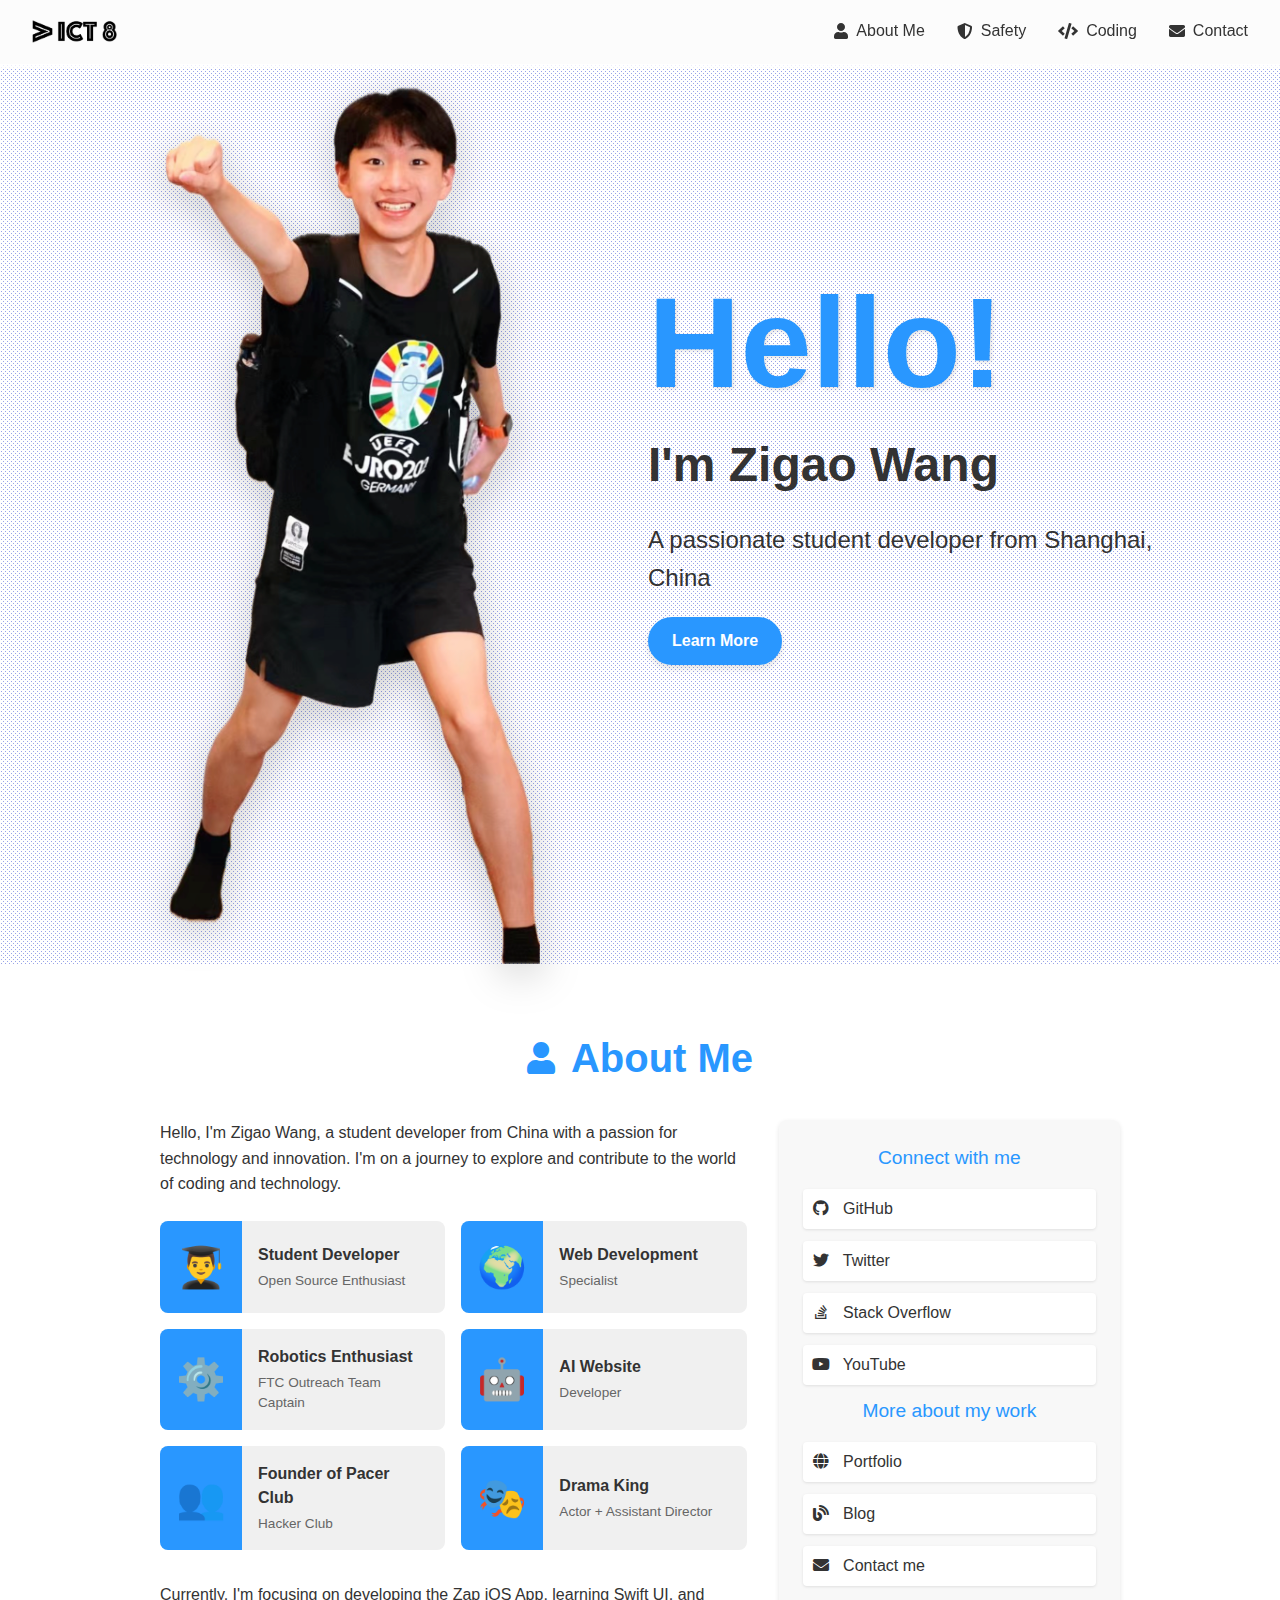
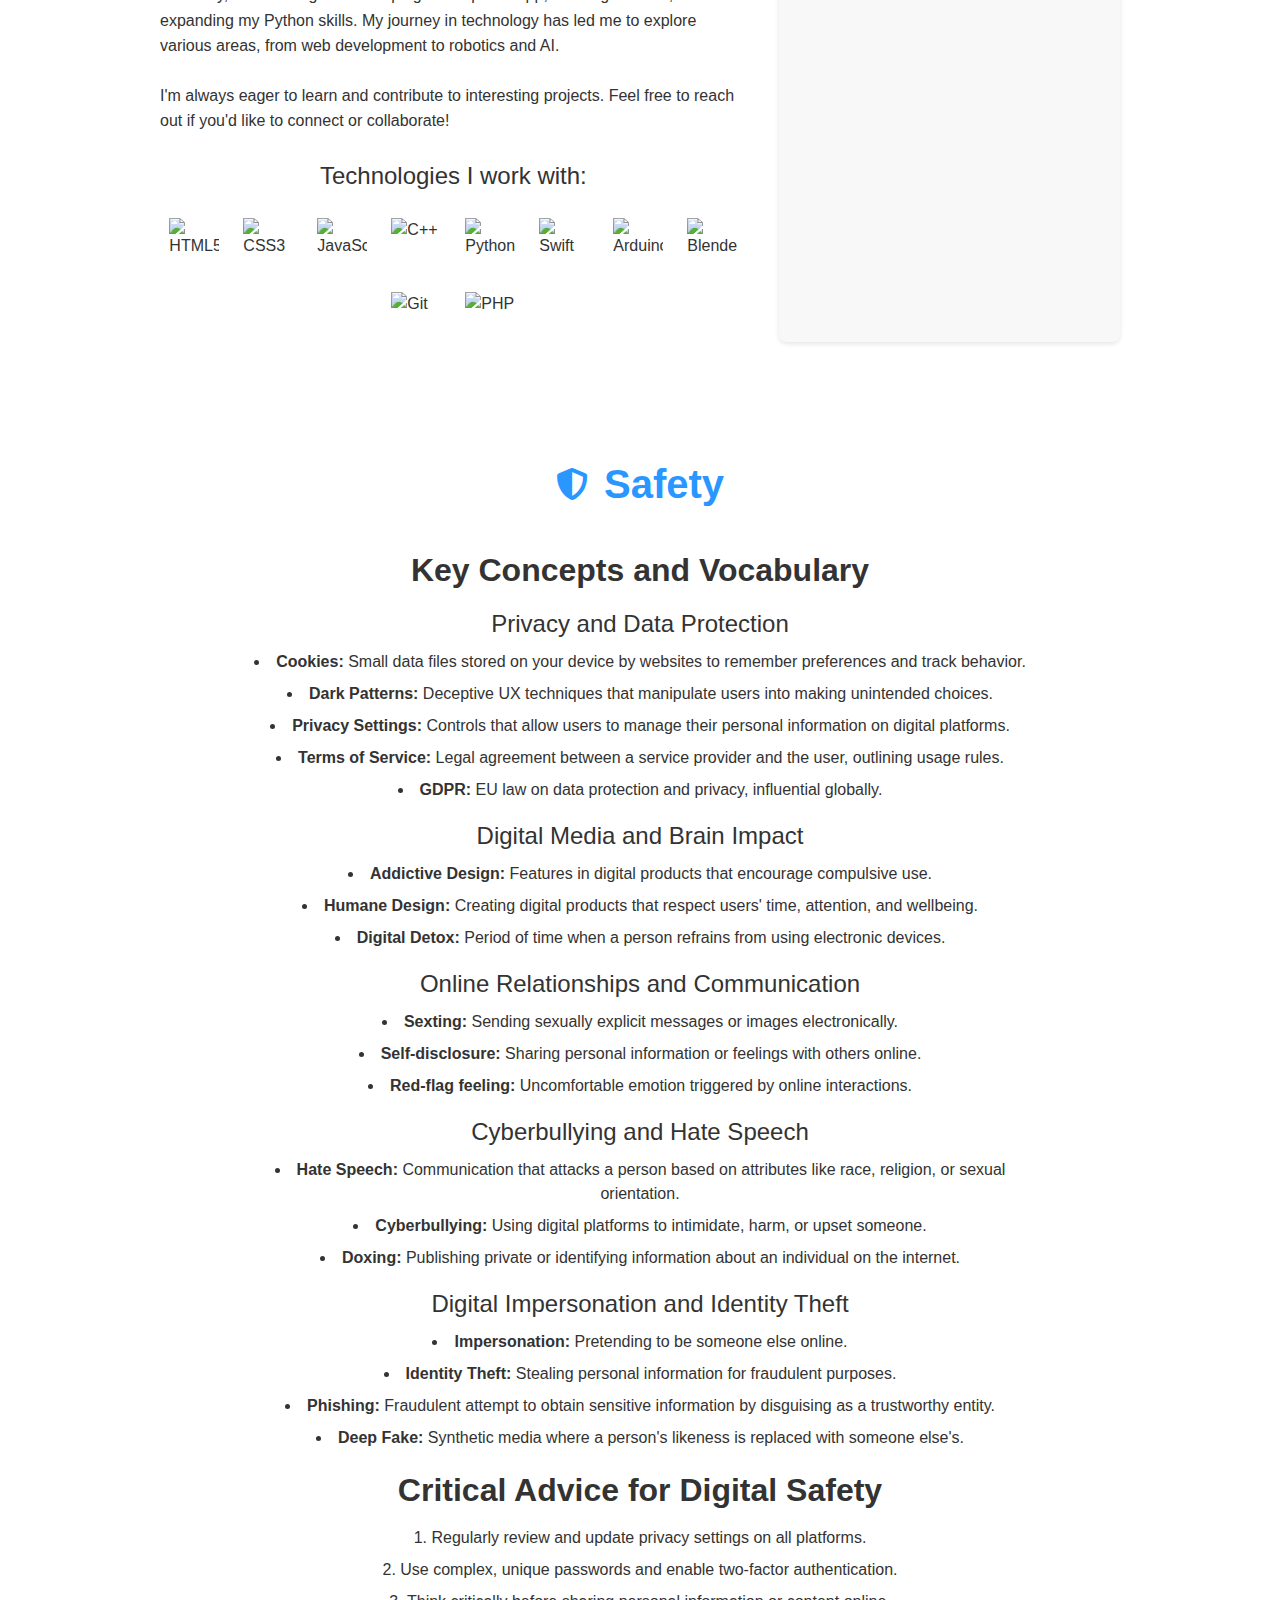
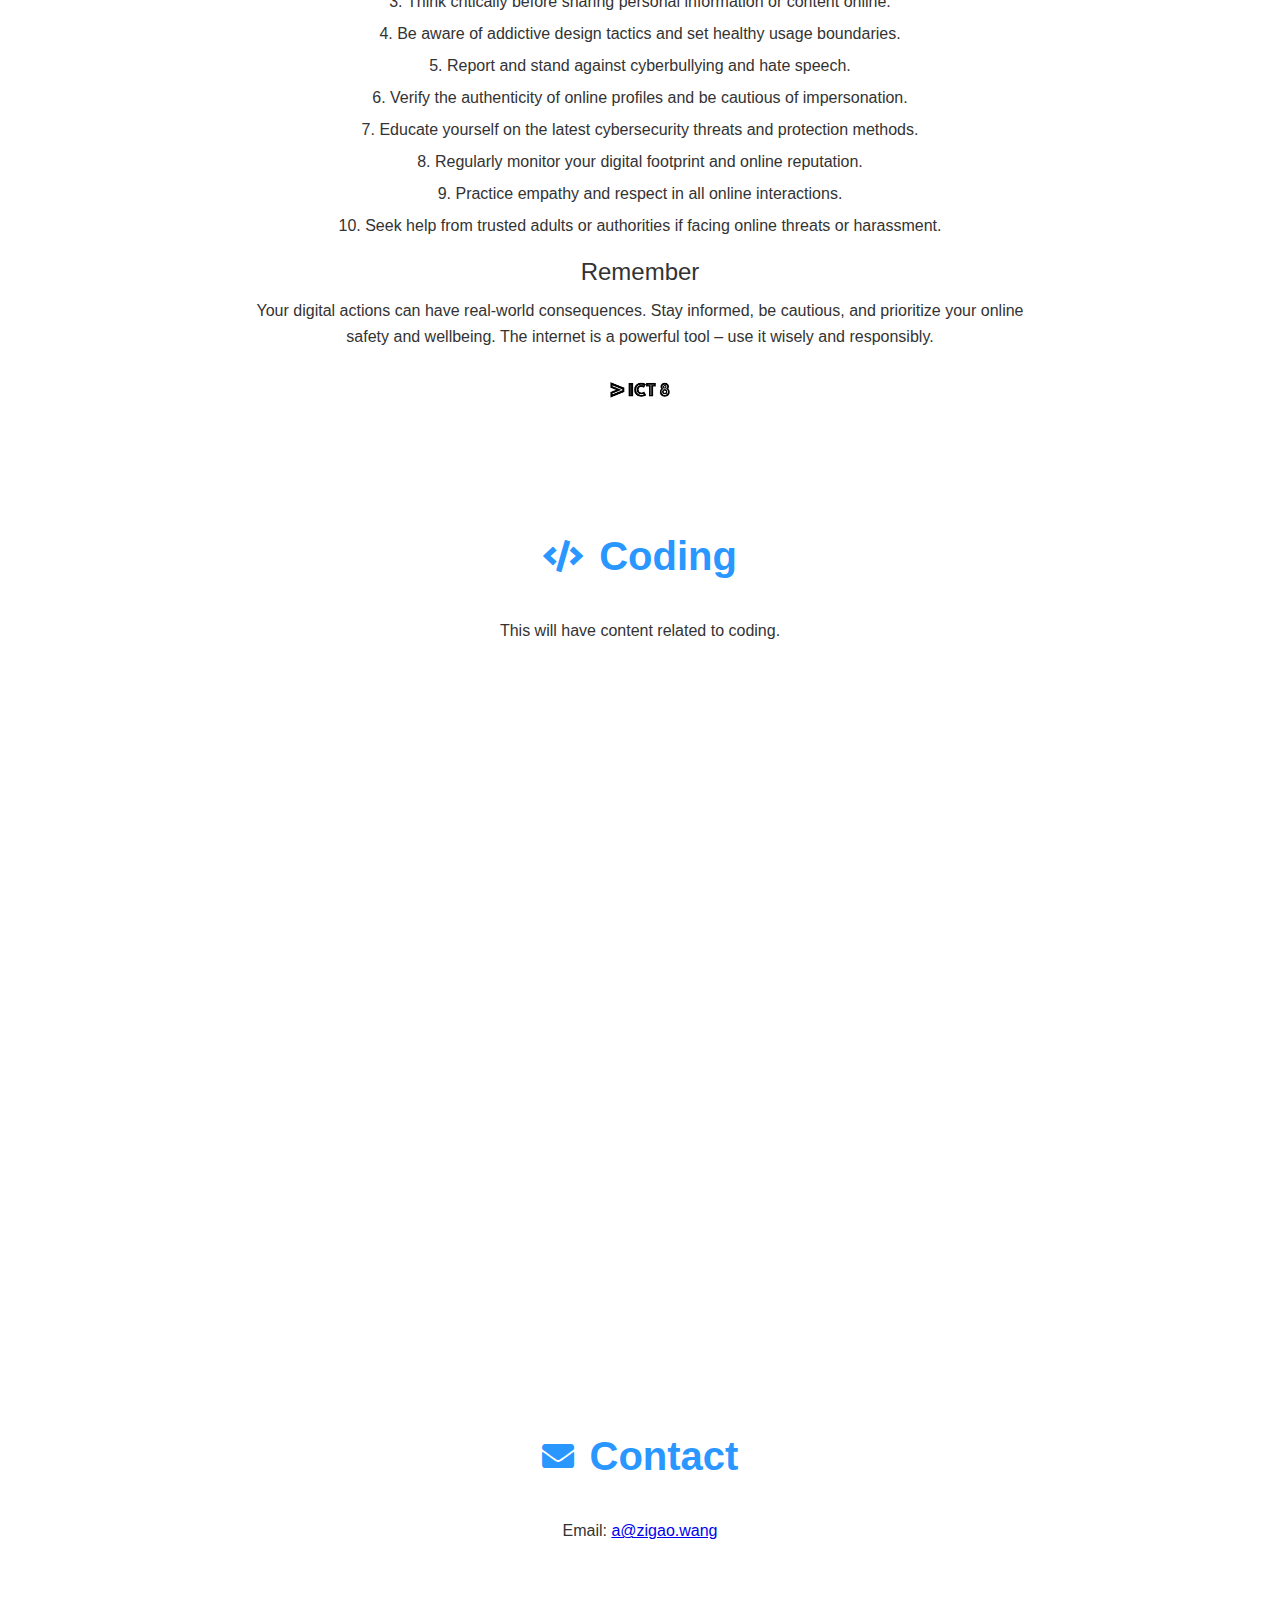
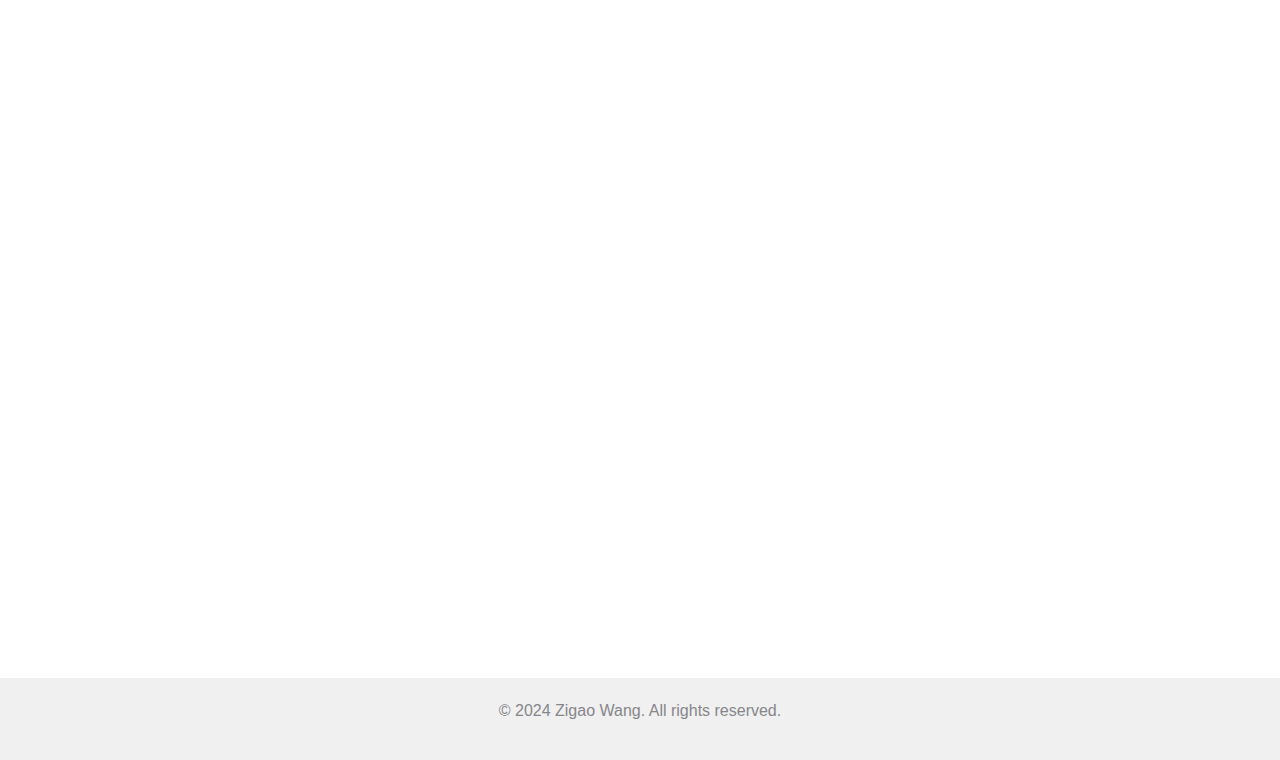
==== commit dbb3579e: "feat: Added links for key roles" ====
--- a/index.html
+++ b/index.html
@@ -42,48 +42,66 @@
                 <p>Hello, I'm Zigao Wang, a student developer from China with a passion for technology and innovation. I'm on a journey to explore and contribute to the world of coding and technology.</p>
                 
                 <div class="key-roles">
-                    <div class="role">
+                    <a href="https://github.com/ZigaoWang" target="_blank" class="role">
                         <div class="role-icon">👨‍🎓</div>
                         <div class="role-text">
                             <div class="role-title">Student Developer</div>
                             <div class="role-subtitle">Open Source Enthusiast</div>
                         </div>
-                    </div>
-                    <div class="role">
+                        <div class="role-overlay">
+                            <span>Open Link</span>
+                        </div>
+                    </a>
+                    <a href="#" class="role">
                         <div class="role-icon">🌍</div>
                         <div class="role-text">
                             <div class="role-title">Web Development</div>
                             <div class="role-subtitle">Specialist</div>
                         </div>
-                    </div>
-                    <div class="role">
+                        <div class="role-overlay">
+                            <span>Open Link</span>
+                        </div>
+                    </a>
+                    <a href="https://23687pi.com" target="_blank" class="role">
                         <div class="role-icon">⚙️</div>
                         <div class="role-text">
                             <div class="role-title">Robotics Enthusiast</div>
                             <div class="role-subtitle">FTC Outreach Team Captain</div>
                         </div>
-                    </div>
-                    <div class="role">
+                        <div class="role-overlay">
+                            <span>Open Link</span>
+                        </div>
+                    </a>
+                    <a href="https://github.com/ZigaoWang?tab=repositories&q=ai&type=&language=&sort=" target="_blank" class="role">
                         <div class="role-icon">🤖</div>
                         <div class="role-text">
                             <div class="role-title">AI Website</div>
                             <div class="role-subtitle">Developer</div>
                         </div>
-                    </div>
-                    <div class="role">
+                        <div class="role-overlay">
+                            <span>Open Link</span>
+                        </div>
+                    </a>
+                    <a href="https://github.com/pacerclub" target="_blank" class="role">
                         <div class="role-icon">👥</div>
                         <div class="role-text">
                             <div class="role-title">Founder of Pacer Club</div>
                             <div class="role-subtitle">Hacker Club</div>
                         </div>
-                    </div>
-                    <div class="role">
+                        <div class="role-overlay">
+                            <span>Open Link</span>
+                        </div>
+                    </a>
+                    <a href="#" class="role">
                         <div class="role-icon">🎭</div>
                         <div class="role-text">
                             <div class="role-title">Drama King</div>
                             <div class="role-subtitle">Actor + Assistant Director</div>
                         </div>
-                    </div>
+                        <div class="role-overlay">
+                            <span>Open Link</span>
+                        </div>
+                    </a>
                 </div>
                 
                 <p>Currently, I'm focusing on developing the Zap iOS App, learning Swift UI, and expanding my Python skills. My journey in technology has led me to explore various areas, from web development to robotics and AI.</p>
--- a/css/style.css
+++ b/css/style.css
@@ -148,7 +148,7 @@
 .hero-image img {
     bottom: -4rem;
     position: absolute;
-    max-height: calc(100vh - 4rem);
+    max-height: calc(100vh - 1rem);
     filter: drop-shadow(0 0.625rem 1.25rem rgba(0, 0, 0, 0.2));
     transition: transform 0.3s ease;
 }
@@ -160,7 +160,7 @@
 .hero-text {
     flex: 1;
     margin-top: -10%;
-    padding-left: 2.5rem;
+    padding-left: 1rem;
 }
 
 .hero-text h1 {
@@ -368,11 +368,14 @@
 }
 
 #about .role {
+    position: relative;
     display: flex;
     background-color: #f0f0f0;
     border-radius: 0.5rem;
     overflow: hidden;
     transition: all 0.3s ease;
+    text-decoration: none;
+    color: inherit;
 }
 
 #about .role:hover {
@@ -395,6 +398,7 @@
     display: flex;
     flex-direction: column;
     justify-content: center;
+    flex-grow: 1;
 }
 
 #about .role-title {
@@ -406,6 +410,31 @@
 #about .role-subtitle {
     font-size: 0.85rem;
     color: #666;
+}
+
+#about .role-overlay {
+    position: absolute;
+    top: 0;
+    left: 0;
+    width: 100%;
+    height: 100%;
+    background-color: #2998ffdd;
+    display: flex;
+    align-items: center;
+    justify-content: center;
+    opacity: 0;
+    transition: opacity 0.3s ease;
+}
+
+#about .role-overlay span {
+    color: white;
+    font-size: 1.2rem;
+    font-weight: bold;
+    text-transform: uppercase;
+}
+
+#about .role:hover .role-overlay {
+    opacity: 1;
 }
 
 #about .about-links h3 {
